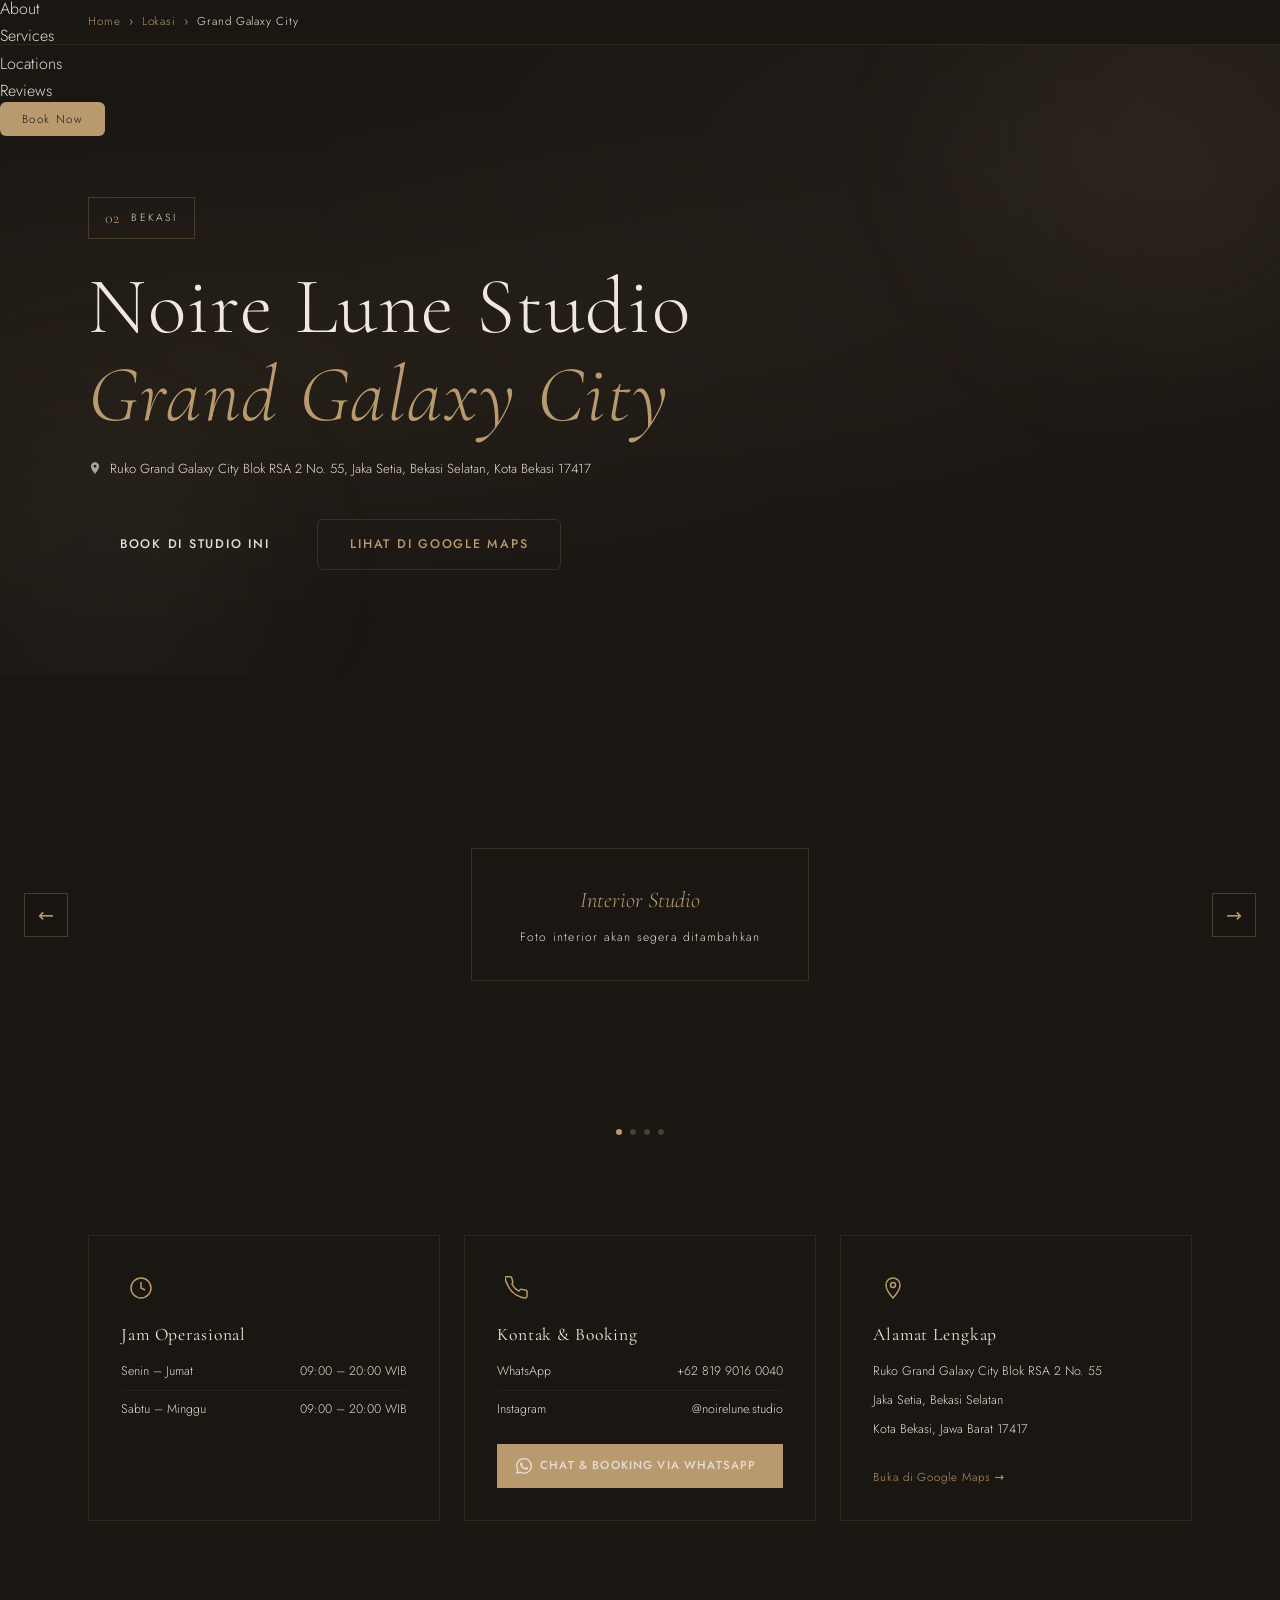
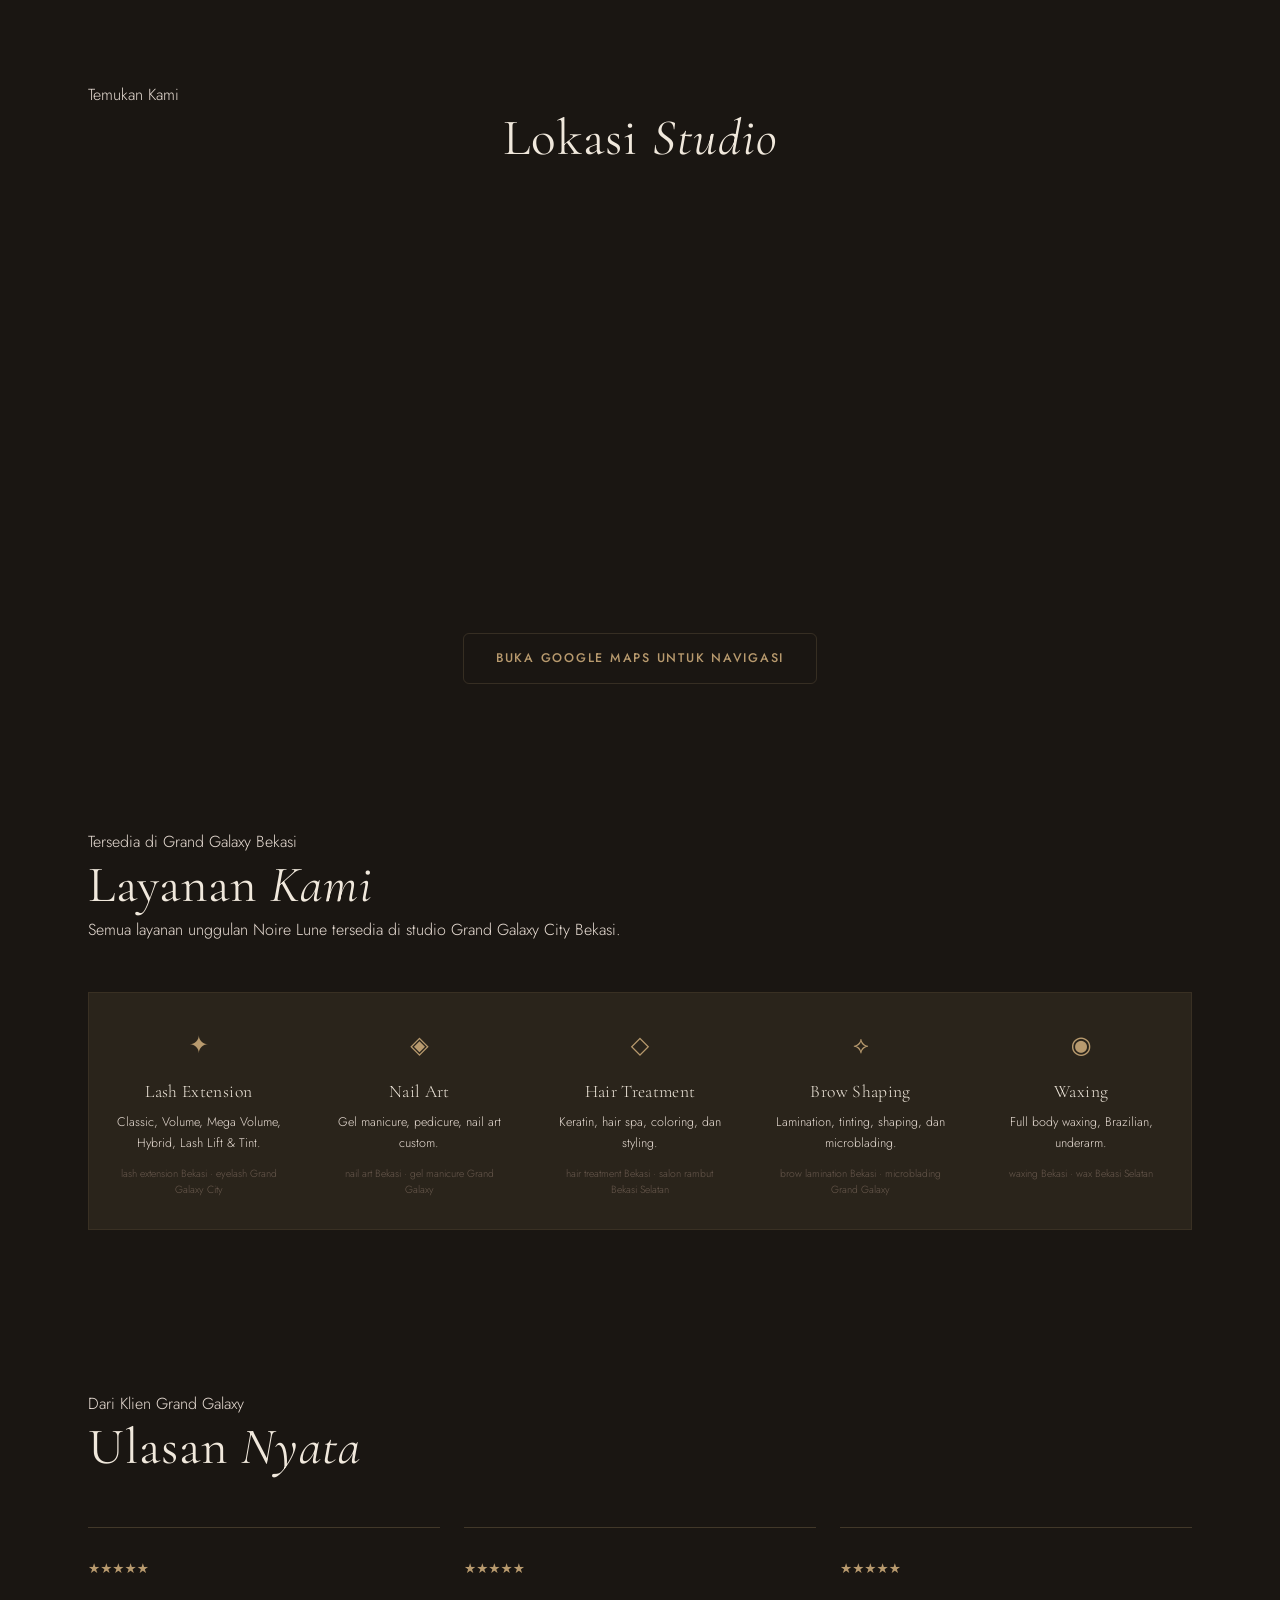
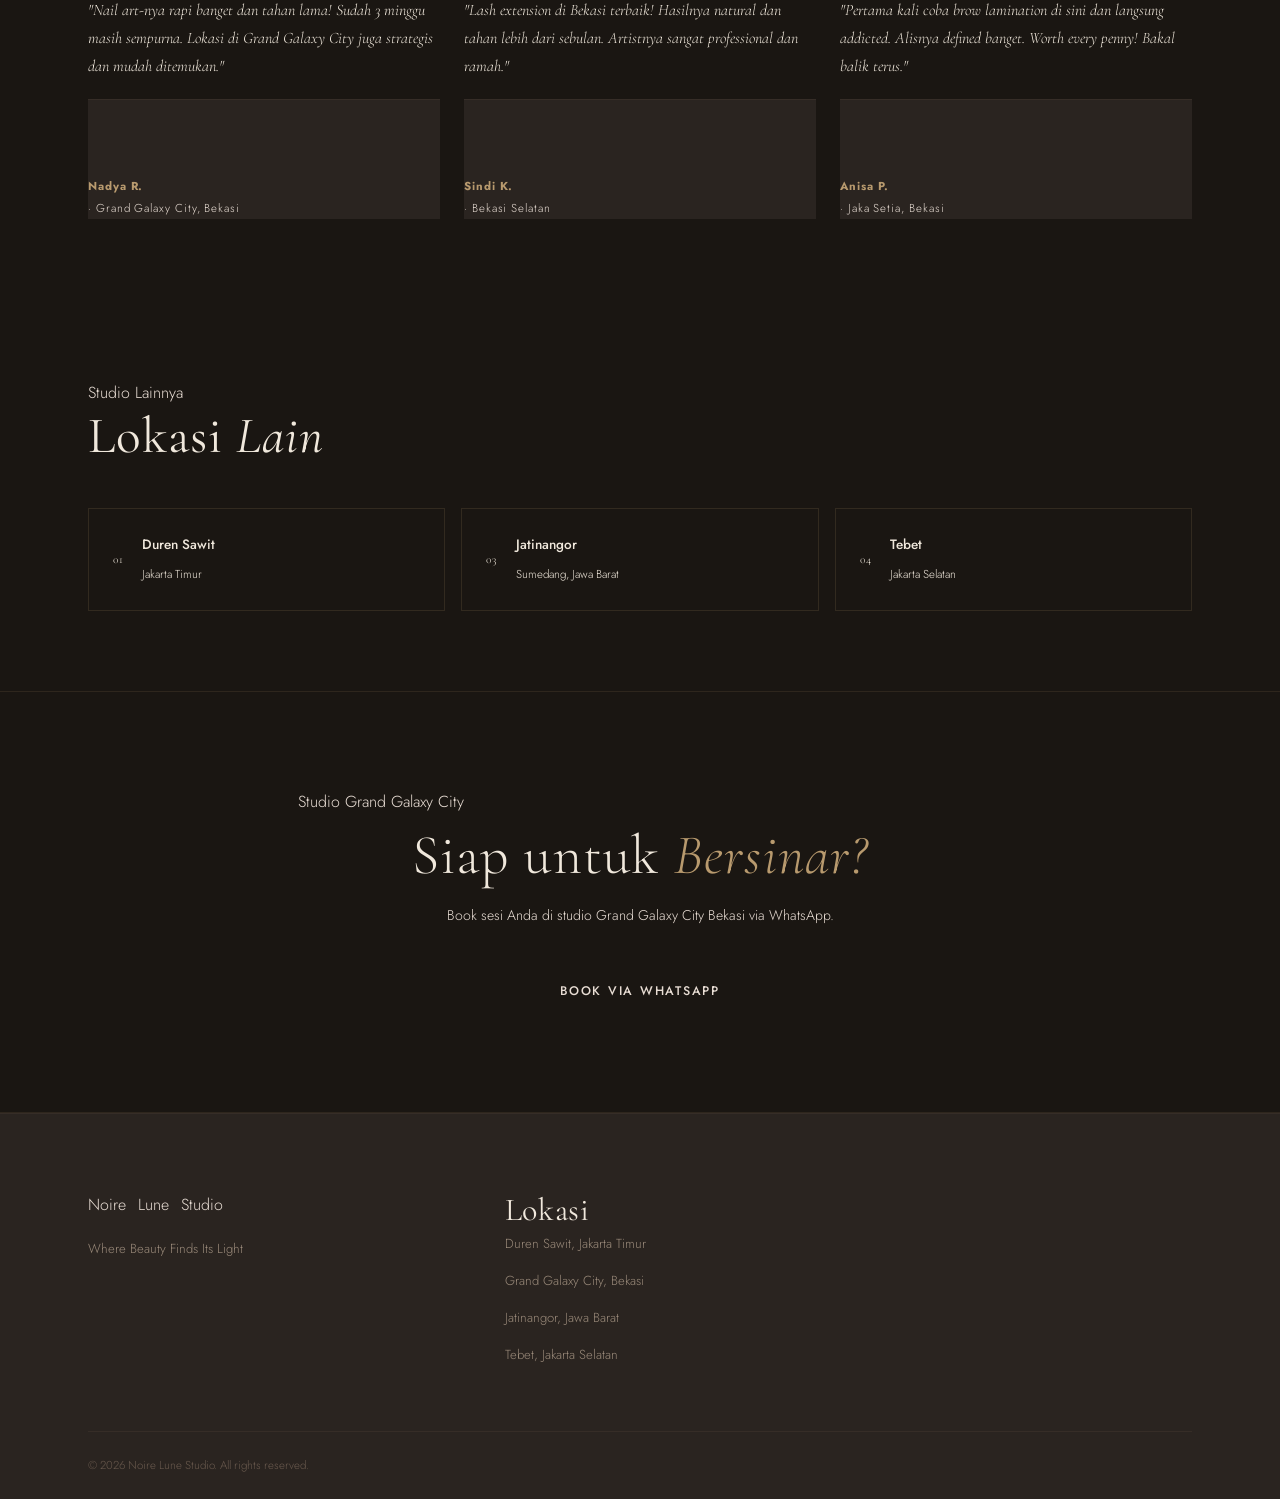
==== bekasi.html @ 7ee9e4c6 "Add 4 location pages with SEO, slideshow, and Google Maps" ====
<!DOCTYPE html>
<html lang="id">
<head>
  <meta charset="UTF-8">
  <meta name="viewport" content="width=device-width, initial-scale=1.0">
  <title>Noire Lune Studio Grand Galaxy City Bekasi — Lash, Nail, Brow & Wax Bekasi</title>
  <meta name="description" content="Noire Lune Studio Grand Galaxy City, Bekasi Selatan. Ruko Grand Galaxy City Blok RSA 2 No. 55, Jaka Setia. Layanan lash extension, nail art, brow lamination & waxing terbaik di Bekasi.">
  <meta name="keywords" content="lash extension Bekasi, nail art Grand Galaxy City, brow lamination Bekasi, salon kecantikan Bekasi Selatan, waxing Bekasi, Noire Lune Studio Bekasi, beauty salon Grand Galaxy, eyelash extension Bekasi">
  <meta name="robots" content="index, follow">
  <link rel="canonical" href="https://noirelunestudio.com/bekasi.html">
  <meta property="og:type" content="website">
  <meta property="og:url" content="https://noirelunestudio.com/bekasi.html">
  <meta property="og:title" content="Noire Lune Studio Grand Galaxy City — Beauty Salon Bekasi">
  <meta property="og:description" content="Lash extension, nail art, brow lamination & waxing di Grand Galaxy City, Bekasi Selatan.">
  <meta property="og:locale" content="id_ID">
  <meta property="og:site_name" content="Noire Lune Studio">
  <script type="application/ld+json">
  {
    "@context": "https://schema.org",
    "@type": "BeautySalon",
    "name": "Noire Lune Studio Grand Galaxy City Bekasi",
    "description": "Beauty salon premium di Grand Galaxy City, Bekasi Selatan. Spesialisasi lash extension, nail art, brow lamination, waxing, dan hair treatment.",
    "url": "https://noirelunestudio.com/bekasi.html",
    "telephone": "+6281990160040",
    "address": {
      "@type": "PostalAddress",
      "streetAddress": "Ruko Grand Galaxy City Blok RSA 2 No. 55, Jaka Setia",
      "addressLocality": "Bekasi Selatan",
      "addressRegion": "Kota Bekasi, Jawa Barat",
      "postalCode": "17417",
      "addressCountry": "ID"
    },
    "openingHours": "Mo-Su 09:00-20:00",
    "priceRange": "$$",
    "hasMap": "https://maps.app.goo.gl/kTf9TPoA1AHdMhz7A",
    "parentOrganization": { "@type": "Organization", "name": "Noire Lune Studio", "url": "https://noirelunestudio.com" },
    "areaServed": ["Bekasi", "Bekasi Selatan", "Grand Galaxy City", "Jaka Setia", "Bintara"],
    "knowsAbout": ["Lash Extension", "Nail Art", "Brow Lamination", "Waxing", "Hair Treatment"]
  }
  </script>
  <script type="application/ld+json">
  {
    "@context": "https://schema.org",
    "@type": "BreadcrumbList",
    "itemListElement": [
      { "@type": "ListItem", "position": 1, "name": "Home", "item": "https://noirelunestudio.com" },
      { "@type": "ListItem", "position": 2, "name": "Lokasi", "item": "https://noirelunestudio.com/#locations" },
      { "@type": "ListItem", "position": 3, "name": "Grand Galaxy City Bekasi", "item": "https://noirelunestudio.com/bekasi.html" }
    ]
  }
  </script>
  <link rel="preconnect" href="https://fonts.googleapis.com">
  <link rel="preconnect" href="https://fonts.gstatic.com" crossorigin>
  <link href="https://fonts.googleapis.com/css2?family=Cormorant+Garamond:ital,wght@0,300;0,400;0,500;1,300;1,400&family=Jost:wght@300;400;500&display=swap" rel="stylesheet">
  <link rel="stylesheet" href="style.css">
  <link rel="stylesheet" href="location.css">
</head>
<body>
  <nav class="navbar" id="navbar">
    <div class="nav-container">
      <a href="index.html" class="nav-logo"><span class="logo-noire">Noire</span><span class="logo-lune">Lune</span><span class="logo-studio">Studio</span></a>
      <button class="nav-toggle" id="navToggle" aria-label="Toggle menu" aria-expanded="false"><span></span><span></span><span></span></button>
      <ul class="nav-menu" id="navMenu">
        <li><a href="index.html#about" class="nav-link">About</a></li>
        <li><a href="index.html#services" class="nav-link">Services</a></li>
        <li><a href="index.html#locations" class="nav-link">Locations</a></li>
        <li><a href="index.html#testimonials" class="nav-link">Reviews</a></li>
        <li><a href="https://wa.me/6281990160040?text=Halo%20Noire%20Lune%2C%20saya%20ingin%20booking%20di%20Grand%20Galaxy%20Bekasi." class="nav-link nav-cta" target="_blank" rel="noopener">Book Now</a></li>
      </ul>
    </div>
  </nav>
  <div class="breadcrumb-bar"><div class="container"><nav aria-label="Breadcrumb"><ol class="breadcrumb"><li><a href="index.html">Home</a></li><li aria-hidden="true">›</li><li><a href="index.html#locations">Lokasi</a></li><li aria-hidden="true">›</li><li aria-current="page">Grand Galaxy City</li></ol></nav></div></div>
  <section class="loc-hero">
    <div class="loc-hero-bg"></div>
    <div class="loc-hero-orb loc-hero-orb--1"></div>
    <div class="loc-hero-orb loc-hero-orb--2"></div>
    <div class="container">
      <div class="loc-hero-content">
        <div class="loc-badge"><span class="loc-badge-num">02</span><span class="loc-badge-city">Bekasi</span></div>
        <h1 class="loc-hero-title">Noire Lune Studio<br><em>Grand Galaxy City</em></h1>
        <p class="loc-hero-address"><svg viewBox="0 0 24 24" fill="currentColor" width="14" height="14" aria-hidden="true"><path d="M12 2C8.13 2 5 5.13 5 9c0 5.25 7 13 7 13s7-7.75 7-13c0-3.87-3.13-7-7-7zm0 9.5c-1.38 0-2.5-1.12-2.5-2.5s1.12-2.5 2.5-2.5 2.5 1.12 2.5 2.5-1.12 2.5-2.5 2.5z"/></svg> Ruko Grand Galaxy City Blok RSA 2 No. 55, Jaka Setia, Bekasi Selatan, Kota Bekasi 17417</p>
        <div class="loc-hero-actions">
          <a href="https://wa.me/6281990160040?text=Halo%20Noire%20Lune%2C%20saya%20ingin%20booking%20di%20Grand%20Galaxy%20Bekasi." class="btn btn-primary" target="_blank" rel="noopener">Book di Studio Ini</a>
          <a href="https://maps.app.goo.gl/kTf9TPoA1AHdMhz7A" class="btn btn-outline" target="_blank" rel="noopener">Lihat di Google Maps</a>
        </div>
      </div>
    </div>
  </section>
  <section class="loc-slideshow">
    <div class="slideshow-track" id="slideshowTrack-gg">
      <div class="slide slide--placeholder"><div class="slide-inner"><span class="slide-label">Interior Studio</span><p class="slide-hint">Foto interior akan segera ditambahkan</p></div></div>
      <div class="slide slide--placeholder"><div class="slide-inner"><span class="slide-label">Lash Treatment Area</span></div></div>
      <div class="slide slide--placeholder"><div class="slide-inner"><span class="slide-label">Nail Station</span></div></div>
      <div class="slide slide--placeholder"><div class="slide-inner"><span class="slide-label">Reception & Lounge</span></div></div>
    </div>
    <button class="slide-btn slide-btn--prev" onclick="slideMove('gg', -1)" aria-label="Previous">&#8592;</button>
    <button class="slide-btn slide-btn--next" onclick="slideMove('gg', 1)" aria-label="Next">&#8594;</button>
    <div class="slide-dots" id="slideDots-gg"></div>
  </section>
  <section class="loc-info">
    <div class="container">
      <div class="loc-info-grid">
        <div class="loc-info-card">
          <div class="loc-info-icon"><svg viewBox="0 0 24 24" fill="none" stroke="currentColor" stroke-width="1.5"><circle cx="12" cy="12" r="10"/><polyline points="12,6 12,12 16,14"/></svg></div>
          <h3 class="loc-info-title">Jam Operasional</h3>
          <div class="loc-info-rows">
            <div class="loc-info-row"><span>Senin – Jumat</span><span>09:00 – 20:00 WIB</span></div>
            <div class="loc-info-row"><span>Sabtu – Minggu</span><span>09:00 – 20:00 WIB</span></div>
          </div>
        </div>
        <div class="loc-info-card">
          <div class="loc-info-icon"><svg viewBox="0 0 24 24" fill="none" stroke="currentColor" stroke-width="1.5"><path d="M22 16.92v3a2 2 0 01-2.18 2 19.79 19.79 0 01-8.63-3.07A19.5 19.5 0 013.07 9.81a19.79 19.79 0 01-3.07-8.67A2 2 0 012 .84h3a2 2 0 012 1.72c.127.96.361 1.903.7 2.81a2 2 0 01-.45 2.11L6.91 8.18a16 16 0 006.91 6.91l1.27-1.27a2 2 0 012.11-.45c.907.339 1.85.573 2.81.7A2 2 0 0122 16.92z"/></svg></div>
          <h3 class="loc-info-title">Kontak & Booking</h3>
          <div class="loc-info-rows">
            <div class="loc-info-row"><span>WhatsApp</span><span>+62 819 9016 0040</span></div>
            <div class="loc-info-row"><span>Instagram</span><span>@noirelune.studio</span></div>
          </div>
          <a href="https://wa.me/6281990160040?text=Halo%20Noire%20Lune%2C%20saya%20ingin%20booking%20di%20Grand%20Galaxy%20Bekasi." class="loc-wa-btn" target="_blank" rel="noopener"><svg viewBox="0 0 24 24" fill="currentColor" width="16" height="16"><path d="M17.472 14.382c-.297-.149-1.758-.867-2.03-.967-.273-.099-.471-.148-.67.15-.197.297-.767.966-.94 1.164-.173.199-.347.223-.644.075-.297-.15-1.255-.463-2.39-1.475-.883-.788-1.48-1.761-1.653-2.059-.173-.297-.018-.458.13-.606.134-.133.298-.347.446-.52.149-.174.198-.298.298-.497.099-.198.05-.371-.025-.52-.075-.149-.669-1.612-.916-2.207-.242-.579-.487-.5-.669-.51-.173-.008-.371-.01-.57-.01-.198 0-.52.074-.792.372-.272.297-1.04 1.016-1.04 2.479 0 1.462 1.065 2.875 1.213 3.074.149.198 2.096 3.2 5.077 4.487.709.306 1.262.489 1.694.625.712.227 1.36.195 1.871.118.571-.085 1.758-.719 2.006-1.413.248-.694.248-1.289.173-1.413-.074-.124-.272-.198-.57-.347m-5.421 7.403h-.004a9.87 9.87 0 01-5.031-1.378l-.361-.214-3.741.982.998-3.648-.235-.374a9.86 9.86 0 01-1.51-5.26c.001-5.45 4.436-9.884 9.888-9.884 2.64 0 5.122 1.03 6.988 2.898a9.825 9.825 0 012.893 6.994c-.003 5.45-4.437 9.884-9.885 9.884m8.413-18.297A11.815 11.815 0 0012.05 0C5.495 0 .16 5.335.157 11.892c0 2.096.547 4.142 1.588 5.945L.057 24l6.305-1.654a11.882 11.882 0 005.683 1.448h.005c6.554 0 11.89-5.335 11.893-11.893a11.821 11.821 0 00-3.48-8.413z"/></svg> Chat & Booking via WhatsApp</a>
        </div>
        <div class="loc-info-card">
          <div class="loc-info-icon"><svg viewBox="0 0 24 24" fill="none" stroke="currentColor" stroke-width="1.5"><path d="M12 2C8.13 2 5 5.13 5 9c0 5.25 7 13 7 13s7-7.75 7-13c0-3.87-3.13-7-7-7zm0 9.5c-1.38 0-2.5-1.12-2.5-2.5s1.12-2.5 2.5-2.5 2.5 1.12 2.5 2.5-1.12 2.5-2.5 2.5z"/></svg></div>
          <h3 class="loc-info-title">Alamat Lengkap</h3>
          <div class="loc-info-rows">
            <div class="loc-info-row--full">Ruko Grand Galaxy City Blok RSA 2 No. 55</div>
            <div class="loc-info-row--full">Jaka Setia, Bekasi Selatan</div>
            <div class="loc-info-row--full">Kota Bekasi, Jawa Barat 17417</div>
          </div>
          <a href="https://maps.app.goo.gl/kTf9TPoA1AHdMhz7A" class="loc-maps-btn" target="_blank" rel="noopener">Buka di Google Maps →</a>
        </div>
      </div>
    </div>
  </section>
  <section class="loc-maps-section">
    <div class="container"><p class="section-eyebrow">Temukan Kami</p><h2 class="section-title loc-maps-title">Lokasi <em>Studio</em></h2></div>
    <div class="loc-maps-embed">
      <iframe src="https://www.google.com/maps/embed?pb=!1m18!1m12!1m3!1d3966.0!2d106.9800!3d-6.2600!2m3!1f0!2f0!3f0!3m2!1i1024!2i768!4f13.1!3m3!1m2!1s0x0%3A0x0!2zNsKwMTUnMzYuMCJTIDEwNsKwNTgnNDguMCJF!5e0!3m2!1sid!2sid!4v1620000000001!5m2!1sid!2sid" width="100%" height="400" style="border:0;" allowfullscreen loading="lazy" referrerpolicy="no-referrer-when-downgrade" title="Peta lokasi Noire Lune Studio Grand Galaxy City Bekasi"></iframe>
    </div>
    <div class="container" style="text-align:center; padding-top: 1.5rem;"><a href="https://maps.app.goo.gl/kTf9TPoA1AHdMhz7A" class="btn btn-outline" target="_blank" rel="noopener">Buka Google Maps untuk Navigasi</a></div>
  </section>
  <section class="loc-services">
    <div class="container">
      <div class="section-header">
        <p class="section-eyebrow">Tersedia di Grand Galaxy Bekasi</p>
        <h2 class="section-title">Layanan <em>Kami</em></h2>
        <p class="section-desc">Semua layanan unggulan Noire Lune tersedia di studio Grand Galaxy City Bekasi.</p>
      </div>
      <div class="loc-services-grid">
        <div class="loc-service-item"><span class="loc-service-icon">✦</span><h3>Lash Extension</h3><p>Classic, Volume, Mega Volume, Hybrid, Lash Lift & Tint.</p><p class="loc-service-kw">lash extension Bekasi · eyelash Grand Galaxy City</p></div>
        <div class="loc-service-item"><span class="loc-service-icon">◈</span><h3>Nail Art</h3><p>Gel manicure, pedicure, nail art custom.</p><p class="loc-service-kw">nail art Bekasi · gel manicure Grand Galaxy</p></div>
        <div class="loc-service-item"><span class="loc-service-icon">◇</span><h3>Hair Treatment</h3><p>Keratin, hair spa, coloring, dan styling.</p><p class="loc-service-kw">hair treatment Bekasi · salon rambut Bekasi Selatan</p></div>
        <div class="loc-service-item"><span class="loc-service-icon">⟡</span><h3>Brow Shaping</h3><p>Lamination, tinting, shaping, dan microblading.</p><p class="loc-service-kw">brow lamination Bekasi · microblading Grand Galaxy</p></div>
        <div class="loc-service-item"><span class="loc-service-icon">◉</span><h3>Waxing</h3><p>Full body waxing, Brazilian, underarm.</p><p class="loc-service-kw">waxing Bekasi · wax Bekasi Selatan</p></div>
      </div>
    </div>
  </section>
  <section class="loc-testi">
    <div class="container">
      <p class="section-eyebrow">Dari Klien Grand Galaxy</p>
      <h2 class="section-title">Ulasan <em>Nyata</em></h2>
      <div class="loc-testi-grid">
        <blockquote class="loc-testi-card"><div class="testi-stars">★★★★★</div><p>"Nail art-nya rapi banget dan tahan lama! Sudah 3 minggu masih sempurna. Lokasi di Grand Galaxy City juga strategis dan mudah ditemukan."</p><footer><strong>Nadya R.</strong> · Grand Galaxy City, Bekasi</footer></blockquote>
        <blockquote class="loc-testi-card"><div class="testi-stars">★★★★★</div><p>"Lash extension di Bekasi terbaik! Hasilnya natural dan tahan lebih dari sebulan. Artistnya sangat professional dan ramah."</p><footer><strong>Sindi K.</strong> · Bekasi Selatan</footer></blockquote>
        <blockquote class="loc-testi-card"><div class="testi-stars">★★★★★</div><p>"Pertama kali coba brow lamination di sini dan langsung addicted. Alisnya defined banget. Worth every penny! Bakal balik terus."</p><footer><strong>Anisa P.</strong> · Jaka Setia, Bekasi</footer></blockquote>
      </div>
    </div>
  </section>
  <section class="loc-other">
    <div class="container">
      <p class="section-eyebrow">Studio Lainnya</p>
      <h2 class="section-title">Lokasi <em>Lain</em></h2>
      <div class="loc-other-grid">
        <a href="duren-sawit.html" class="loc-other-card"><span class="loc-other-num">01</span><div><strong>Duren Sawit</strong><span>Jakarta Timur</span></div><span class="loc-other-arrow">→</span></a>
        <a href="jatinangor.html" class="loc-other-card"><span class="loc-other-num">03</span><div><strong>Jatinangor</strong><span>Sumedang, Jawa Barat</span></div><span class="loc-other-arrow">→</span></a>
        <a href="tebet.html" class="loc-other-card"><span class="loc-other-num">04</span><div><strong>Tebet</strong><span>Jakarta Selatan</span></div><span class="loc-other-arrow">→</span></a>
      </div>
    </div>
  </section>
  <section class="loc-cta">
    <div class="container">
      <p class="section-eyebrow">Studio Grand Galaxy City</p>
      <h2 class="loc-cta-title">Siap untuk <em>Bersinar?</em></h2>
      <p class="loc-cta-desc">Book sesi Anda di studio Grand Galaxy City Bekasi via WhatsApp.</p>
      <a href="https://wa.me/6281990160040?text=Halo%20Noire%20Lune%2C%20saya%20ingin%20booking%20di%20studio%20Grand%20Galaxy%20Bekasi." class="btn btn-primary btn-large" target="_blank" rel="noopener">Book via WhatsApp</a>
    </div>
  </section>
  <footer class="footer"><div class="container"><div class="footer-grid"><div class="footer-brand"><a href="index.html" class="nav-logo footer-logo"><span class="logo-noire">Noire</span><span class="logo-lune">Lune</span><span class="logo-studio">Studio</span></a><p class="footer-tagline">Where Beauty Finds Its Light</p></div><div class="footer-col"><h3 class="footer-heading">Lokasi</h3><ul class="footer-links"><li><a href="duren-sawit.html">Duren Sawit, Jakarta Timur</a></li><li><a href="bekasi.html">Grand Galaxy City, Bekasi</a></li><li><a href="jatinangor.html">Jatinangor, Jawa Barat</a></li><li><a href="tebet.html">Tebet, Jakarta Selatan</a></li></ul></div></div><div class="footer-bottom"><p>© 2026 Noire Lune Studio. All rights reserved.</p></div></div></footer>
  <script src="script.js"></script>
  <script src="location.js"></script>
</body>
</html>
---- style.css ----
/* ==========================================================
   Noire Lune Studio — Shared Stylesheet
   Dark luxury beauty salon | noirelunestudio.com
   ========================================================== */

/* ---------- Google Fonts ---------- */
@import url('https://fonts.googleapis.com/css2?family=Cormorant+Garamond:ital,wght@0,300;0,400;0,500;0,600;0,700;1,300;1,400;1,500&family=Jost:wght@300;400;500;600&display=swap');

/* ---------- Design Tokens ---------- */
:root {
  --bg:           #1a1612;
  --bg-surface:   #211e1a;
  --bg-elevated:  #2a2420;
  --bg-card:      #241f1b;
  --gold:         #b89a6e;
  --gold-light:   #d4b896;
  --gold-dark:    #8a7050;
  --cream:        #f0e8dc;
  --rose:         #c9a99a;
  --rose-dark:    #a0847a;
  --text:         #e8ddd4;
  --text-muted:   #9a8a7a;
  --text-faint:   #6a5a4e;
  --border:       rgba(184, 154, 110, 0.18);
  --border-faint: rgba(184, 154, 110, 0.08);
  --shadow:       0 8px 48px rgba(0, 0, 0, 0.55);
  --shadow-sm:    0 2px 16px rgba(0, 0, 0, 0.35);
  --font-heading: 'Cormorant Garamond', Georgia, serif;
  --font-body:    'Jost', system-ui, sans-serif;
  --ease:         cubic-bezier(0.4, 0, 0.2, 1);
  --radius:       6px;
  --radius-lg:    12px;
  --nav-h:        72px;
  --max-w:        1200px;
}

/* ---------- Reset ---------- */
*, *::before, *::after { box-sizing: border-box; margin: 0; padding: 0; }
html { scroll-behavior: smooth; font-size: 16px; -webkit-text-size-adjust: 100%; }
body {
  background: var(--bg);
  color: var(--text);
  font-family: var(--font-body);
  font-weight: 300;
  line-height: 1.7;
  overflow-x: hidden;
}
img, video { display: block; max-width: 100%; height: auto; }
a { color: inherit; text-decoration: none; }
ul { list-style: none; }
button { cursor: pointer; border: none; background: none; font-family: inherit; }
input, textarea { font-family: inherit; }
::selection { background: var(--gold); color: var(--bg); }

/* ---------- Typography ---------- */
h1, h2, h3, h4, h5 {
  font-family: var(--font-heading);
  font-weight: 400;
  line-height: 1.2;
  color: var(--cream);
  letter-spacing: 0.02em;
}
h1 { font-size: clamp(2.8rem, 6vw, 5rem); }
h2 { font-size: clamp(2rem, 4vw, 3.2rem); }
h3 { font-size: clamp(1.5rem, 2.5vw, 2rem); }
h4 { font-size: 1.25rem; }
p { max-width: 65ch; }

/* ---------- Utility ---------- */
.container {
  width: 100%;
  max-width: var(--max-w);
  margin-inline: auto;
  padding-inline: clamp(1rem, 5vw, 3rem);
}
.section {
  padding-block: clamp(5rem, 10vw, 9rem);
}
.section-label {
  display: inline-block;
  font-family: var(--font-body);
  font-size: 0.68rem;
  font-weight: 500;
  letter-spacing: 0.22em;
  text-transform: uppercase;
  color: var(--gold);
  margin-bottom: 1rem;
}
.section-heading {
  margin-bottom: 1.25rem;
}
.section-sub {
  font-size: 1.05rem;
  color: var(--text-muted);
  max-width: 52ch;
  font-weight: 300;
}
.divider {
  width: 48px;
  height: 1px;
  background: var(--gold);
  margin-block: 1.5rem;
  opacity: 0.7;
}
.gold { color: var(--gold); }
.cream { color: var(--cream); }
.rose  { color: var(--rose); }

/* Gold button */
.btn {
  display: inline-flex;
  align-items: center;
  gap: 0.5rem;
  padding: 0.85rem 2rem;
  font-family: var(--font-body);
  font-size: 0.78rem;
  font-weight: 500;
  letter-spacing: 0.14em;
  text-transform: uppercase;
  border-radius: var(--radius);
  transition: all 0.28s var(--ease);
  white-space: nowrap;
}
.btn-gold {
  background: var(--gold);
  color: var(--bg);
  border: 1px solid var(--gold);
}
.btn-gold:hover {
  background: var(--gold-light);
  border-color: var(--gold-light);
  transform: translateY(-2px);
  box-shadow: 0 6px 24px rgba(184,154,110,0.35);
}
.btn-outline {
  background: transparent;
  color: var(--gold);
  border: 1px solid var(--border);
}
.btn-outline:hover {
  border-color: var(--gold);
  background: rgba(184,154,110,0.08);
  transform: translateY(-2px);
}
.btn svg, .btn img { width: 18px; height: 18px; flex-shrink: 0; }

/* Scroll reveal */
.reveal {
  opacity: 0;
  transform: translateY(28px);
  transition: opacity 0.7s var(--ease), transform 0.7s var(--ease);
}
.reveal.visible {
  opacity: 1;
  transform: translateY(0);
}
.reveal-delay-1 { transition-delay: 0.1s; }
.reveal-delay-2 { transition-delay: 0.2s; }
.reveal-delay-3 { transition-delay: 0.3s; }
.reveal-delay-4 { transition-delay: 0.4s; }

/* =====================================================
   COOKIE CONSENT BANNER
   ===================================================== */
#cookie-banner {
  position: fixed;
  bottom: 0;
  left: 0;
  right: 0;
  z-index: 9999;
  background: var(--bg-elevated);
  border-top: 1px solid var(--border);
  padding: 1.25rem clamp(1rem, 5vw, 3rem);
  display: flex;
  align-items: center;
  justify-content: space-between;
  gap: 1.5rem;
  flex-wrap: wrap;
  backdrop-filter: blur(12px);
  box-shadow: 0 -4px 32px rgba(0,0,0,0.4);
  transition: transform 0.4s var(--ease);
}
#cookie-banner.hidden {
  transform: translateY(110%);
}
#cookie-banner p {
  font-size: 0.82rem;
  color: var(--text-muted);
  max-width: 56ch;
  margin: 0;
}
#cookie-banner p a {
  color: var(--gold);
  text-decoration: underline;
  text-underline-offset: 3px;
}
.cookie-actions {
  display: flex;
  gap: 0.75rem;
  flex-shrink: 0;
}
#cookie-accept {
  padding: 0.6rem 1.5rem;
  font-size: 0.75rem;
  font-family: var(--font-body);
  font-weight: 500;
  letter-spacing: 0.1em;
  text-transform: uppercase;
  background: var(--gold);
  color: var(--bg);
  border-radius: var(--radius);
  border: none;
  cursor: pointer;
  transition: background 0.2s;
}
#cookie-accept:hover { background: var(--gold-light); }
#cookie-decline {
  padding: 0.6rem 1.25rem;
  font-size: 0.75rem;
  font-family: var(--font-body);
  font-weight: 400;
  letter-spacing: 0.1em;
  text-transform: uppercase;
  background: transparent;
  color: var(--text-muted);
  border-radius: var(--radius);
  border: 1px solid var(--border-faint);
  cursor: pointer;
  transition: color 0.2s;
}
#cookie-decline:hover { color: var(--cream); }

/* =====================================================
   NAVBAR
   ===================================================== */
.navbar {
  position: fixed;
  top: 0;
  left: 0;
  right: 0;
  z-index: 1000;
  height: var(--nav-h);
  display: flex;
  align-items: center;
  transition: background 0.35s var(--ease), box-shadow 0.35s var(--ease);
}
.navbar.scrolled {
  background: rgba(26, 22, 18, 0.97);
  backdrop-filter: blur(16px);
  box-shadow: 0 1px 0 var(--border-faint), 0 4px 32px rgba(0,0,0,0.5);
}
.nav-inner {
  display: flex;
  align-items: center;
  justify-content: space-between;
  width: 100%;
  max-width: var(--max-w);
  margin-inline: auto;
  padding-inline: clamp(1rem, 5vw, 3rem);
}
.nav-logo {
  display: flex;
  align-items: center;
  gap: 0.75rem;
  text-decoration: none;
  z-index: 1001;
}
.nav-logo-mark {
  width: 36px;
  height: 36px;
  border: 1px solid var(--gold);
  border-radius: 50%;
  display: flex;
  align-items: center;
  justify-content: center;
  flex-shrink: 0;
}
.nav-logo-mark span {
  font-family: var(--font-heading);
  font-size: 1.1rem;
  color: var(--gold);
  font-style: italic;
}
.nav-logo-text {
  display: flex;
  flex-direction: column;
  line-height: 1;
}
.nav-logo-text .brand {
  font-family: var(--font-heading);
  font-size: 1.1rem;
  font-weight: 400;
  color: var(--cream);
  letter-spacing: 0.06em;
}
.nav-logo-text .tagline-small {
  font-size: 0.58rem;
  letter-spacing: 0.22em;
  text-transform: uppercase;
  color: var(--gold);
  margin-top: 2px;
}
.nav-links {
  display: flex;
  align-items: center;
  gap: 2.25rem;
}
.nav-links a {
  font-size: 0.72rem;
  font-weight: 500;
  letter-spacing: 0.16em;
  text-transform: uppercase;
  color: var(--text-muted);
  transition: color 0.2s;
  position: relative;
}
.nav-links a::after {
  content: '';
  position: absolute;
  bottom: -3px;
  left: 0;
  right: 0;
  height: 1px;
  background: var(--gold);
  transform: scaleX(0);
  transform-origin: right;
  transition: transform 0.3s var(--ease);
}
.nav-links a:hover { color: var(--cream); }
.nav-links a:hover::after { transform: scaleX(1); transform-origin: left; }
.nav-cta {
  padding: 0.55rem 1.35rem !important;
  background: var(--gold) !important;
  color: var(--bg) !important;
  border-radius: var(--radius) !important;
  font-size: 0.72rem !important;
  letter-spacing: 0.14em !important;
  transition: background 0.2s !important;
}
.nav-cta:hover { background: var(--gold-light) !important; }
.nav-cta::after { display: none !important; }

/* Hamburger */
.nav-hamburger {
  display: none;
  flex-direction: column;
  gap: 5px;
  padding: 8px;
  z-index: 1001;
  background: none;
  border: none;
  cursor: pointer;
}
.nav-hamburger span {
  display: block;
  width: 24px;
  height: 1.5px;
  background: var(--cream);
  border-radius: 2px;
  transition: all 0.3s var(--ease);
  transform-origin: center;
}
.nav-hamburger.open span:nth-child(1) { transform: translateY(6.5px) rotate(45deg); }
.nav-hamburger.open span:nth-child(2) { opacity: 0; transform: scaleX(0); }
.nav-hamburger.open span:nth-child(3) { transform: translateY(-6.5px) rotate(-45deg); }

/* Mobile nav overlay */
.nav-overlay {
  position: fixed;
  inset: 0;
  background: var(--bg);
  z-index: 999;
  display: flex;
  flex-direction: column;
  align-items: center;
  justify-content: center;
  gap: 2.5rem;
  padding: 2rem;
  transform: translateX(100%);
  transition: transform 0.4s var(--ease);
}
.nav-overlay.open {
  transform: translateX(0);
}
.nav-overlay a {
  font-family: var(--font-heading);
  font-size: 2.2rem;
  font-weight: 400;
  color: var(--cream);
  letter-spacing: 0.04em;
  text-align: center;
  transition: color 0.2s;
}
.nav-overlay a:hover { color: var(--gold); }
.nav-overlay .mobile-cta {
  margin-top: 1rem;
  font-family: var(--font-body);
  font-size: 0.78rem;
  font-weight: 500;
  letter-spacing: 0.14em;
  text-transform: uppercase;
  padding: 1rem 2.5rem;
  background: var(--gold);
  color: var(--bg);
  border-radius: var(--radius);
}

/* =====================================================
   HERO
   ===================================================== */
.hero {
  position: relative;
  min-height: 100svh;
  display: flex;
  align-items: center;
  justify-content: center;
  overflow: hidden;
  background: var(--bg);
}
.hero-bg {
  position: absolute;
  inset: 0;
  background:
    radial-gradient(ellipse 80% 60% at 50% 40%, rgba(184,154,110,0.07) 0%, transparent 70%),
    radial-gradient(ellipse 50% 40% at 80% 80%, rgba(201,169,154,0.05) 0%, transparent 60%),
    var(--bg);
}
.hero-grain {
  position: absolute;
  inset: 0;
  background-image: url("data:image/svg+xml,%3Csvg viewBox='0 0 200 200' xmlns='http://www.w3.org/2000/svg'%3E%3Cfilter id='n'%3E%3CfeTurbulence type='fractalNoise' baseFrequency='0.85' numOctaves='4' stitchTiles='stitch'/%3E%3C/filter%3E%3Crect width='100%25' height='100%25' filter='url(%23n)' opacity='0.04'/%3E%3C/svg%3E");
  background-size: 200px;
  opacity: 0.4;
  pointer-events: none;
}
.hero-content {
  position: relative;
  z-index: 1;
  text-align: center;
  padding-inline: clamp(1rem, 5vw, 3rem);
  max-width: 900px;
}
.hero-eyebrow {
  font-size: 0.68rem;
  font-weight: 500;
  letter-spacing: 0.3em;
  text-transform: uppercase;
  color: var(--gold);
  margin-bottom: 1.5rem;
  animation: fadeInUp 1s var(--ease) 0.2s both;
}
.hero-title {
  font-size: clamp(3rem, 7vw, 5.5rem);
  font-weight: 300;
  color: var(--cream);
  line-height: 1.1;
  letter-spacing: 0.01em;
  animation: fadeInUp 1s var(--ease) 0.4s both;
  font-style: italic;
}
.hero-title em {
  font-style: normal;
  color: var(--gold);
}
.hero-sub {
  margin: 1.75rem auto;
  font-size: clamp(0.95rem, 1.5vw, 1.1rem);
  color: var(--text-muted);
  max-width: 46ch;
  font-weight: 300;
  animation: fadeInUp 1s var(--ease) 0.6s both;
}
.hero-actions {
  display: flex;
  align-items: center;
  justify-content: center;
  gap: 1rem;
  flex-wrap: wrap;
  animation: fadeInUp 1s var(--ease) 0.8s both;
}
.hero-scroll {
  position: absolute;
  bottom: 2.5rem;
  left: 50%;
  transform: translateX(-50%);
  display: flex;
  flex-direction: column;
  align-items: center;
  gap: 0.5rem;
  color: var(--text-faint);
  font-size: 0.62rem;
  letter-spacing: 0.2em;
  text-transform: uppercase;
  animation: fadeIn 1s var(--ease) 1.4s both;
}
.hero-scroll-line {
  width: 1px;
  height: 48px;
  background: linear-gradient(to bottom, var(--gold), transparent);
  animation: scrollPulse 2s ease-in-out infinite;
}

/* =====================================================
   ABOUT
   ===================================================== */
.about {
  background: var(--bg-surface);
}
.about-grid {
  display: grid;
  grid-template-columns: 1fr 1fr;
  gap: clamp(3rem, 6vw, 6rem);
  align-items: center;
}
.about-visual {
  position: relative;
}
.about-frame {
  position: relative;
  border-radius: var(--radius-lg);
  overflow: hidden;
  background: var(--bg-elevated);
  aspect-ratio: 4/5;
  display: flex;
  align-items: center;
  justify-content: center;
}
.about-frame-inner {
  width: 100%;
  height: 100%;
  background:
    radial-gradient(ellipse 70% 60% at 40% 45%, rgba(184,154,110,0.12) 0%, transparent 65%),
    radial-gradient(ellipse 50% 50% at 70% 70%, rgba(201,169,154,0.08) 0%, transparent 55%),
    var(--bg-elevated);
  display: flex;
  align-items: center;
  justify-content: center;
}
.about-monogram {
  font-family: var(--font-heading);
  font-size: 7rem;
  font-weight: 300;
  color: var(--gold);
  opacity: 0.25;
  font-style: italic;
  user-select: none;
}
.about-badge {
  position: absolute;
  bottom: -1.5rem;
  right: -1.5rem;
  width: 100px;
  height: 100px;
  background: var(--gold);
  border-radius: 50%;
  display: flex;
  flex-direction: column;
  align-items: center;
  justify-content: center;
  text-align: center;
  color: var(--bg);
  line-height: 1.2;
  box-shadow: 0 8px 32px rgba(184,154,110,0.4);
}
.about-badge .num {
  font-family: var(--font-heading);
  font-size: 1.8rem;
  font-weight: 600;
  line-height: 1;
}
.about-badge .lbl {
  font-size: 0.55rem;
  font-weight: 600;
  letter-spacing: 0.1em;
  text-transform: uppercase;
  margin-top: 2px;
}
.about-text .section-sub {
  margin-bottom: 2rem;
}
.about-pillars {
  display: grid;
  grid-template-columns: 1fr 1fr;
  gap: 1rem;
  margin-top: 2.5rem;
}
.pillar {
  padding: 1.25rem;
  background: var(--bg-elevated);
  border-radius: var(--radius);
  border: 1px solid var(--border-faint);
  transition: border-color 0.2s;
}
.pillar:hover { border-color: var(--border); }
.pillar-icon {
  font-size: 1.25rem;
  margin-bottom: 0.5rem;
}
.pillar h4 {
  font-family: var(--font-heading);
  font-size: 1.05rem;
  color: var(--cream);
  margin-bottom: 0.25rem;
}
.pillar p {
  font-size: 0.8rem;
  color: var(--text-muted);
  max-width: 100%;
}

/* =====================================================
   SERVICES
   ===================================================== */
.services {
  background: var(--bg);
}
.services-header {
  text-align: center;
  margin-bottom: clamp(3rem, 5vw, 4.5rem);
}
.services-header .divider { margin-inline: auto; }
.services-grid {
  display: grid;
  grid-template-columns: repeat(5, 1fr);
  gap: 1.25rem;
}
.service-card {
  background: var(--bg-card);
  border: 1px solid var(--border-faint);
  border-radius: var(--radius-lg);
  padding: 2.25rem 1.5rem;
  text-align: center;
  transition: all 0.32s var(--ease);
  cursor: default;
  position: relative;
  overflow: hidden;
}
.service-card::before {
  content: '';
  position: absolute;
  top: 0;
  left: 0;
  right: 0;
  height: 2px;
  background: linear-gradient(90deg, transparent, var(--gold), transparent);
  opacity: 0;
  transition: opacity 0.3s;
}
.service-card:hover {
  border-color: var(--border);
  transform: translateY(-6px);
  box-shadow: 0 16px 48px rgba(0,0,0,0.45);
}
.service-card:hover::before { opacity: 1; }
.service-icon {
  width: 56px;
  height: 56px;
  border-radius: 50%;
  background: var(--bg-elevated);
  border: 1px solid var(--border);
  display: flex;
  align-items: center;
  justify-content: center;
  margin: 0 auto 1.25rem;
  font-size: 1.5rem;
  transition: border-color 0.3s, background 0.3s;
}
.service-card:hover .service-icon {
  background: rgba(184,154,110,0.1);
  border-color: var(--gold);
}
.service-card h3 {
  font-family: var(--font-heading);
  font-size: 1.35rem;
  font-weight: 400;
  color: var(--cream);
  margin-bottom: 0.6rem;
  letter-spacing: 0.04em;
}
.service-card p {
  font-size: 0.8rem;
  color: var(--text-muted);
  max-width: 100%;
  line-height: 1.6;
}
.service-tag {
  display: inline-block;
  margin-top: 1rem;
  font-size: 0.62rem;
  font-weight: 500;
  letter-spacing: 0.14em;
  text-transform: uppercase;
  color: var(--gold);
  opacity: 0.7;
}

/* =====================================================
   LOCATIONS
   ===================================================== */
.locations {
  background: var(--bg-surface);
}
.locations-header {
  text-align: center;
  margin-bottom: clamp(3rem, 5vw, 4.5rem);
}
.locations-header .divider { margin-inline: auto; }
.locations-grid {
  display: grid;
  grid-template-columns: repeat(4, 1fr);
  gap: 1.5rem;
}
.location-card {
  position: relative;
  background: var(--bg-card);
  border: 1px solid var(--border-faint);
  border-radius: var(--radius-lg);
  overflow: hidden;
  transition: all 0.35s var(--ease);
  text-decoration: none;
  display: block;
}
.location-card:hover {
  border-color: var(--gold);
  transform: translateY(-8px);
  box-shadow: 0 20px 56px rgba(0,0,0,0.5);
}
.location-card-bg {
  height: 180px;
  background:
    radial-gradient(ellipse 80% 70% at 50% 50%, rgba(184,154,110,0.1) 0%, transparent 70%),
    var(--bg-elevated);
  display: flex;
  align-items: center;
  justify-content: center;
  font-size: 2.5rem;
  font-family: var(--font-heading);
  font-style: italic;
  color: var(--gold);
  opacity: 0.5;
  font-weight: 300;
  transition: opacity 0.3s;
  position: relative;
}
.location-card:hover .location-card-bg { opacity: 0.85; }
.location-card-body {
  padding: 1.5rem;
}
.location-badge {
  display: inline-block;
  font-size: 0.6rem;
  font-weight: 500;
  letter-spacing: 0.16em;
  text-transform: uppercase;
  color: var(--gold);
  background: rgba(184,154,110,0.1);
  border: 1px solid rgba(184,154,110,0.2);
  border-radius: 30px;
  padding: 0.25rem 0.75rem;
  margin-bottom: 0.75rem;
}
.location-card h3 {
  font-family: var(--font-heading);
  font-size: 1.4rem;
  color: var(--cream);
  margin-bottom: 0.25rem;
  letter-spacing: 0.03em;
}
.location-card .region {
  font-size: 0.78rem;
  color: var(--text-muted);
  margin-bottom: 1rem;
  max-width: 100%;
}
.location-arrow {
  display: flex;
  align-items: center;
  gap: 0.4rem;
  font-size: 0.7rem;
  font-weight: 500;
  letter-spacing: 0.12em;
  text-transform: uppercase;
  color: var(--gold);
  opacity: 0;
  transform: translateX(-8px);
  transition: opacity 0.3s, transform 0.3s;
}
.location-card:hover .location-arrow {
  opacity: 1;
  transform: translateX(0);
}
.location-arrow svg {
  width: 14px;
  height: 14px;
}

/* =====================================================
   TESTIMONIALS
   ===================================================== */
.testimonials {
  background: var(--bg);
  overflow: hidden;
}
.testimonials-header {
  text-align: center;
  margin-bottom: clamp(3rem, 5vw, 4.5rem);
}
.testimonials-header .divider { margin-inline: auto; }
.testimonial-track-wrap {
  position: relative;
  overflow: hidden;
}
.testimonial-track {
  display: flex;
  transition: transform 0.6s var(--ease);
}
.testimonial-slide {
  flex: 0 0 100%;
  padding-inline: clamp(1rem, 10vw, 8rem);
  text-align: center;
}
.stars {
  display: flex;
  justify-content: center;
  gap: 4px;
  margin-bottom: 1.5rem;
  font-size: 0.9rem;
  color: var(--gold);
}
.testimonial-quote {
  font-family: var(--font-heading);
  font-size: clamp(1.3rem, 2.5vw, 1.8rem);
  font-weight: 400;
  font-style: italic;
  color: var(--cream);
  line-height: 1.5;
  margin-bottom: 2rem;
  max-width: 70ch;
  margin-inline: auto;
}
.testimonial-author {
  display: flex;
  flex-direction: column;
  align-items: center;
  gap: 0.25rem;
}
.testimonial-name {
  font-size: 0.82rem;
  font-weight: 500;
  letter-spacing: 0.1em;
  text-transform: uppercase;
  color: var(--cream);
}
.testimonial-loc {
  font-size: 0.72rem;
  color: var(--text-muted);
}
.testimonial-controls {
  display: flex;
  align-items: center;
  justify-content: center;
  gap: 1rem;
  margin-top: 3rem;
}
.testimonial-btn {
  width: 44px;
  height: 44px;
  border-radius: 50%;
  border: 1px solid var(--border);
  background: transparent;
  color: var(--gold);
  display: flex;
  align-items: center;
  justify-content: center;
  transition: all 0.2s;
  cursor: pointer;
}
.testimonial-btn:hover {
  border-color: var(--gold);
  background: rgba(184,154,110,0.1);
}
.testimonial-btn svg { width: 16px; height: 16px; }
.testimonial-dots {
  display: flex;
  gap: 8px;
  align-items: center;
}
.testimonial-dot {
  width: 6px;
  height: 6px;
  border-radius: 50%;
  background: var(--text-faint);
  cursor: pointer;
  transition: all 0.3s;
  border: none;
  padding: 0;
}
.testimonial-dot.active {
  background: var(--gold);
  transform: scale(1.4);
}

/* =====================================================
   BOOKING CTA
   ===================================================== */
.booking-cta {
  background: var(--bg-surface);
  position: relative;
  overflow: hidden;
}
.booking-cta::before {
  content: '';
  position: absolute;
  inset: 0;
  background:
    radial-gradient(ellipse 70% 80% at 50% 50%, rgba(184,154,110,0.06) 0%, transparent 70%);
  pointer-events: none;
}
.booking-cta-inner {
  position: relative;
  text-align: center;
  max-width: 680px;
  margin-inline: auto;
}
.booking-cta .section-label { display: block; text-align: center; }
.booking-cta h2 { margin-bottom: 1rem; }
.booking-cta p {
  color: var(--text-muted);
  margin: 0 auto 2.5rem;
  max-width: 48ch;
}
.cta-actions {
  display: flex;
  justify-content: center;
  align-items: center;
  gap: 1rem;
  flex-wrap: wrap;
}
.wa-btn {
  display: inline-flex;
  align-items: center;
  gap: 0.6rem;
  padding: 1rem 2.25rem;
  background: #25D366;
  color: #fff;
  border-radius: var(--radius);
  font-size: 0.82rem;
  font-weight: 500;
  letter-spacing: 0.1em;
  text-transform: uppercase;
  transition: all 0.28s var(--ease);
  border: none;
  font-family: var(--font-body);
  text-decoration: none;
}
.wa-btn:hover {
  background: #1fb956;
  transform: translateY(-2px);
  box-shadow: 0 8px 28px rgba(37,211,102,0.3);
}
.wa-btn svg { width: 20px; height: 20px; flex-shrink: 0; }

/* =====================================================
   FOOTER
   ===================================================== */
footer {
  background: var(--bg-elevated);
  border-top: 1px solid var(--border-faint);
  padding-top: clamp(3rem, 6vw, 5rem);
}
.footer-grid {
  display: grid;
  grid-template-columns: 2fr 1fr 1fr 1.2fr;
  gap: clamp(2rem, 4vw, 4rem);
  padding-bottom: clamp(3rem, 5vw, 4rem);
}
.footer-brand .nav-logo {
  margin-bottom: 1.25rem;
  display: inline-flex;
}
.footer-brand p {
  font-size: 0.82rem;
  color: var(--text-muted);
  line-height: 1.75;
  max-width: 32ch;
}
.footer-social {
  display: flex;
  gap: 0.75rem;
  margin-top: 1.5rem;
}
.social-icon {
  width: 38px;
  height: 38px;
  border-radius: var(--radius);
  border: 1px solid var(--border);
  display: flex;
  align-items: center;
  justify-content: center;
  transition: all 0.2s;
  color: var(--text-muted);
}
.social-icon:hover {
  border-color: var(--gold);
  color: var(--gold);
  background: rgba(184,154,110,0.08);
}
.social-icon svg { width: 16px; height: 16px; }
.footer-col h4 {
  font-family: var(--font-body);
  font-size: 0.68rem;
  font-weight: 600;
  letter-spacing: 0.2em;
  text-transform: uppercase;
  color: var(--gold);
  margin-bottom: 1.25rem;
}
.footer-col ul { display: flex; flex-direction: column; gap: 0.6rem; }
.footer-col ul a {
  font-size: 0.82rem;
  color: var(--text-muted);
  transition: color 0.2s;
}
.footer-col ul a:hover { color: var(--cream); }
.footer-bottom {
  border-top: 1px solid var(--border-faint);
  padding-block: 1.5rem;
  display: flex;
  align-items: center;
  justify-content: space-between;
  gap: 1rem;
  flex-wrap: wrap;
}
.footer-bottom p {
  font-size: 0.72rem;
  color: var(--text-faint);
  max-width: 100%;
}
.footer-bottom a {
  color: var(--gold);
  text-decoration: underline;
  text-underline-offset: 3px;
}

/* =====================================================
   LINKS PAGE
   ===================================================== */
body.links-page {
  min-height: 100svh;
  display: flex;
  align-items: stretch;
  background: var(--bg);
}
.links-layout {
  display: flex;
  flex-direction: column;
  align-items: center;
  justify-content: flex-start;
  min-height: 100svh;
  width: 100%;
  padding: clamp(3rem, 8vw, 5rem) clamp(1.25rem, 6vw, 2rem);
  padding-bottom: 3rem;
  position: relative;
}
.links-bg {
  position: fixed;
  inset: 0;
  background:
    radial-gradient(ellipse 90% 60% at 50% 20%, rgba(184,154,110,0.08) 0%, transparent 65%),
    radial-gradient(ellipse 60% 50% at 80% 90%, rgba(201,169,154,0.05) 0%, transparent 55%),
    var(--bg);
  z-index: -1;
}
.links-profile {
  display: flex;
  flex-direction: column;
  align-items: center;
  text-align: center;
  margin-bottom: 2.5rem;
}
.links-avatar {
  width: 88px;
  height: 88px;
  border-radius: 50%;
  background: var(--bg-elevated);
  border: 2px solid var(--gold);
  display: flex;
  align-items: center;
  justify-content: center;
  margin-bottom: 1.25rem;
  box-shadow: 0 0 0 4px rgba(184,154,110,0.12);
}
.links-avatar span {
  font-family: var(--font-heading);
  font-size: 2.2rem;
  color: var(--gold);
  font-style: italic;
}
.links-name {
  font-family: var(--font-heading);
  font-size: 1.9rem;
  font-weight: 400;
  color: var(--cream);
  letter-spacing: 0.04em;
  margin-bottom: 0.4rem;
}
.links-handle {
  font-size: 0.78rem;
  color: var(--text-muted);
  letter-spacing: 0.06em;
}
.links-tagline {
  font-size: 0.78rem;
  font-style: italic;
  font-family: var(--font-heading);
  color: var(--gold);
  margin-top: 0.5rem;
  letter-spacing: 0.06em;
}
.links-container {
  width: 100%;
  max-width: 460px;
  display: flex;
  flex-direction: column;
  gap: 0.85rem;
}
.link-btn {
  display: flex;
  align-items: center;
  gap: 1rem;
  padding: 1rem 1.5rem;
  border-radius: var(--radius-lg);
  font-family: var(--font-body);
  font-size: 0.85rem;
  font-weight: 500;
  letter-spacing: 0.06em;
  text-decoration: none;
  transition: all 0.28s var(--ease);
  border: 1px solid var(--border-faint);
  background: var(--bg-card);
  color: var(--cream);
  position: relative;
  overflow: hidden;
}
.link-btn::before {
  content: '';
  position: absolute;
  inset: 0;
  background: linear-gradient(135deg, rgba(184,154,110,0.06) 0%, transparent 60%);
  opacity: 0;
  transition: opacity 0.3s;
}
.link-btn:hover::before { opacity: 1; }
.link-btn:hover {
  border-color: var(--border);
  transform: translateY(-3px);
  box-shadow: 0 8px 32px rgba(0,0,0,0.4);
}
.link-btn-icon {
  width: 38px;
  height: 38px;
  border-radius: var(--radius);
  display: flex;
  align-items: center;
  justify-content: center;
  flex-shrink: 0;
  font-size: 1.1rem;
}
.link-btn span { flex: 1; }
.link-btn-arrow {
  opacity: 0.4;
  transition: opacity 0.3s, transform 0.3s;
}
.link-btn:hover .link-btn-arrow {
  opacity: 1;
  transform: translateX(3px);
}
.link-btn-arrow svg { width: 14px; height: 14px; color: var(--gold); }

/* Primary CTA variants */
.link-btn.wa {
  background: #25D366;
  border-color: #25D366;
  color: #fff;
}
.link-btn.wa:hover {
  background: #1fb956;
  border-color: #1fb956;
  box-shadow: 0 8px 32px rgba(37,211,102,0.3);
}
.link-btn.wa .link-btn-icon { background: rgba(255,255,255,0.15); }
.link-btn.gold-link {
  background: var(--gold);
  border-color: var(--gold);
  color: var(--bg);
}
.link-btn.gold-link:hover {
  background: var(--gold-light);
  border-color: var(--gold-light);
  box-shadow: 0 8px 32px rgba(184,154,110,0.35);
}
.link-btn.gold-link .link-btn-icon { background: rgba(26,22,18,0.15); }
.link-btn.gold-link .link-btn-arrow svg { color: var(--bg); }

.links-section-label {
  font-size: 0.62rem;
  font-weight: 500;
  letter-spacing: 0.2em;
  text-transform: uppercase;
  color: var(--text-faint);
  text-align: center;
  padding: 0.5rem 0 0.25rem;
  width: 100%;
  max-width: 460px;
}
.links-divider {
  width: 100%;
  max-width: 460px;
  height: 1px;
  background: var(--border-faint);
  margin-block: 0.25rem;
}
.links-footer {
  margin-top: 2.5rem;
  text-align: center;
  font-size: 0.68rem;
  color: var(--text-faint);
  letter-spacing: 0.06em;
}
.links-footer a {
  color: var(--gold);
  text-decoration: underline;
  text-underline-offset: 3px;
}

/* =====================================================
   ANIMATIONS
   ===================================================== */
@keyframes fadeInUp {
  from { opacity: 0; transform: translateY(30px); }
  to   { opacity: 1; transform: translateY(0); }
}
@keyframes fadeIn {
  from { opacity: 0; }
  to   { opacity: 1; }
}
@keyframes scrollPulse {
  0%, 100% { opacity: 1; transform: scaleY(1); }
  50%       { opacity: 0.4; transform: scaleY(0.7); }
}
@keyframes shimmer {
  0%   { background-position: -200% center; }
  100% { background-position:  200% center; }
}

/* =====================================================
   RESPONSIVE
   ===================================================== */
@media (max-width: 1100px) {
  .services-grid { grid-template-columns: repeat(3, 1fr); }
}

@media (max-width: 900px) {
  .about-grid { grid-template-columns: 1fr; }
  .about-visual { max-width: 400px; margin-inline: auto; }
  .about-badge { bottom: -1rem; right: -1rem; }
  .locations-grid { grid-template-columns: repeat(2, 1fr); }
  .footer-grid { grid-template-columns: 1fr 1fr; }
}

@media (max-width: 768px) {
  .nav-links { display: none; }
  .nav-hamburger { display: flex; }
  .services-grid { grid-template-columns: repeat(2, 1fr); }
  .about-pillars { grid-template-columns: 1fr; }
}

@media (max-width: 580px) {
  .services-grid { grid-template-columns: 1fr 1fr; }
  .locations-grid { grid-template-columns: 1fr; }
  .footer-grid { grid-template-columns: 1fr; }
  .hero-actions { flex-direction: column; }
  .cta-actions { flex-direction: column; }
}

@media (max-width: 400px) {
  .services-grid { grid-template-columns: 1fr; }
}
---- location.css ----
/* =====================================================
   location.css — shared styles for all location pages
   ===================================================== */

/* BREADCRUMB */
.breadcrumb-bar {
  background: var(--charcoal);
  border-bottom: 1px solid rgba(184,154,110,0.12);
  padding: 0.75rem 0;
  margin-top: 0; /* sits below sticky nav */
}
.breadcrumb {
  display: flex; align-items: center; gap: 0.5rem;
  list-style: none; padding: 0; margin: 0;
  font-size: 0.72rem; letter-spacing: 0.08em;
  color: var(--blush);
}
.breadcrumb a { color: var(--gold); text-decoration: none; }
.breadcrumb a:hover { text-decoration: underline; }
.breadcrumb [aria-current="page"] { color: var(--cream); }

/* LOCATION HERO */
.loc-hero {
  position: relative; overflow: hidden;
  min-height: 70vh;
  display: flex; align-items: center;
  padding: 8rem 0 5rem;
  background: var(--noir);
}
.loc-hero-bg {
  position: absolute; inset: 0;
  background:
    radial-gradient(ellipse at 20% 50%, rgba(184,154,110,0.07) 0%, transparent 60%),
    radial-gradient(ellipse at 80% 20%, rgba(201,169,154,0.05) 0%, transparent 50%);
}
.loc-hero-orb {
  position: absolute; border-radius: 50%;
  filter: blur(80px); pointer-events: none;
}
.loc-hero-orb--1 {
  width: 400px; height: 400px;
  background: rgba(184,154,110,0.06);
  top: -100px; right: -100px;
}
.loc-hero-orb--2 {
  width: 300px; height: 300px;
  background: rgba(201,169,154,0.05);
  bottom: -50px; left: -50px;
}
.loc-hero-content { position: relative; z-index: 1; max-width: 700px; }
.loc-badge {
  display: inline-flex; align-items: center; gap: 0.75rem;
  margin-bottom: 1.5rem;
  border: 1px solid rgba(184,154,110,0.25);
  padding: 0.4rem 1rem;
}
.loc-badge-num {
  font-family: 'Cormorant Garamond', serif;
  font-size: 1rem; color: var(--gold); font-weight: 300;
}
.loc-badge-city {
  font-size: 0.65rem; letter-spacing: 0.25em; text-transform: uppercase;
  color: var(--blush);
}
.loc-hero-title {
  font-family: 'Cormorant Garamond', serif;
  font-size: clamp(2.5rem, 7vw, 5rem);
  font-weight: 300; line-height: 1.1;
  color: var(--cream); margin-bottom: 1.2rem;
}
.loc-hero-title em { font-style: italic; color: var(--gold); display: block; }
.loc-hero-address {
  display: flex; align-items: flex-start; gap: 0.5rem;
  font-size: 0.82rem; color: var(--blush);
  margin-bottom: 2.5rem; line-height: 1.6; max-width: 520px;
}
.loc-hero-address svg { flex-shrink: 0; margin-top: 3px; opacity: 0.7; }
.loc-hero-actions { display: flex; gap: 1rem; flex-wrap: wrap; }

/* SLIDESHOW */
.loc-slideshow {
  position: relative;
  background: var(--charcoal);
  overflow: hidden;
  height: 480px;
}
.slideshow-track {
  display: flex;
  height: 100%;
  transition: transform 0.5s cubic-bezier(0.4,0,0.2,1);
}
.slide {
  min-width: 100%; height: 100%;
  position: relative; flex-shrink: 0;
}
.slide img {
  width: 100%; height: 100%; object-fit: cover;
  display: block;
}
.slide--placeholder {
  background:
    linear-gradient(135deg, var(--warm-dark) 0%, var(--charcoal) 50%, var(--noir) 100%);
  display: flex; align-items: center; justify-content: center;
}
.slide-inner {
  text-align: center;
  border: 1px solid rgba(184,154,110,0.2);
  padding: 2rem 3rem;
}
.slide-label {
  display: block;
  font-family: 'Cormorant Garamond', serif;
  font-size: 1.4rem; font-style: italic;
  color: var(--gold); margin-bottom: 0.5rem;
}
.slide-hint { font-size: 0.75rem; color: var(--blush); letter-spacing: 0.1em; }
.slide-btn {
  position: absolute; top: 50%; transform: translateY(-50%);
  background: rgba(26,22,18,0.7); border: 1px solid rgba(184,154,110,0.3);
  color: var(--gold); width: 44px; height: 44px;
  display: flex; align-items: center; justify-content: center;
  cursor: pointer; font-size: 1.2rem; z-index: 10;
  transition: all 0.2s; backdrop-filter: blur(4px);
}
.slide-btn:hover { background: rgba(184,154,110,0.2); }
.slide-btn--prev { left: 1.5rem; }
.slide-btn--next { right: 1.5rem; }
.slide-dots {
  position: absolute; bottom: 1.2rem; left: 50%; transform: translateX(-50%);
  display: flex; gap: 0.5rem; z-index: 10;
}
.slide-dot {
  width: 6px; height: 6px; border-radius: 50%;
  background: rgba(184,154,110,0.3); border: none; cursor: pointer;
  transition: background 0.2s;
}
.slide-dot.active { background: var(--gold); }

/* INFO GRID */
.loc-info { background: var(--noir); padding: 5rem 0; }
.loc-info-grid {
  display: grid; grid-template-columns: repeat(3, 1fr);
  gap: 1.5rem;
}
.loc-info-card {
  background: var(--charcoal);
  border: 1px solid rgba(184,154,110,0.12);
  padding: 2rem; display: flex; flex-direction: column; gap: 1rem;
}
.loc-info-icon {
  width: 40px; height: 40px; color: var(--gold);
  display: flex; align-items: center; justify-content: center;
}
.loc-info-icon svg { width: 24px; height: 24px; }
.loc-info-title {
  font-family: 'Cormorant Garamond', serif;
  font-size: 1.1rem; font-weight: 400; color: var(--cream);
  letter-spacing: 0.05em;
}
.loc-info-rows { display: flex; flex-direction: column; gap: 0.5rem; }
.loc-info-row {
  display: flex; justify-content: space-between; align-items: center;
  font-size: 0.78rem; color: var(--mist);
  padding-bottom: 0.5rem; border-bottom: 1px solid rgba(184,154,110,0.08);
}
.loc-info-row:last-child { border-bottom: none; }
.loc-info-row span:first-child { color: var(--blush); }
.loc-info-row--full {
  font-size: 0.78rem; color: var(--mist); line-height: 1.7;
}
.loc-wa-btn {
  display: flex; align-items: center; gap: 0.5rem;
  font-size: 0.72rem; letter-spacing: 0.1em; text-transform: uppercase;
  color: var(--noir); background: var(--gold);
  padding: 0.75rem 1.2rem; text-decoration: none;
  margin-top: auto; transition: background 0.2s; font-weight: 500;
}
.loc-wa-btn:hover { background: var(--gold-light); }
.loc-maps-btn {
  font-size: 0.72rem; color: var(--gold); text-decoration: none;
  letter-spacing: 0.08em; margin-top: auto;
  display: inline-flex; align-items: center; gap: 0.3rem;
}
.loc-maps-btn:hover { text-decoration: underline; text-underline-offset: 3px; }

/* MAPS EMBED */
.loc-maps-section { background: var(--charcoal); padding: 5rem 0 0; }
.loc-maps-title { text-align: center; margin-bottom: 2.5rem; }
.loc-maps-embed { width: 100%; }
.loc-maps-embed iframe { display: block; filter: grayscale(20%) invert(5%); }
.loc-maps-section .container:last-child { padding-bottom: 4rem; }

/* SERVICES */
.loc-services { background: var(--noir); padding: 5rem 0; }
.loc-services-grid {
  display: grid; grid-template-columns: repeat(5, 1fr);
  gap: 1px; margin-top: 3rem;
  background: rgba(184,154,110,0.1);
  border: 1px solid rgba(184,154,110,0.1);
}
.loc-service-item {
  background: var(--noir); padding: 2rem 1.5rem;
  text-align: center; transition: background 0.3s;
}
.loc-service-item:hover { background: var(--warm-dark); }
.loc-service-icon {
  font-size: 1.5rem; display: block; margin-bottom: 1rem; color: var(--gold);
}
.loc-service-item h3 {
  font-family: 'Cormorant Garamond', serif;
  font-size: 1.1rem; font-weight: 300; color: var(--cream);
  margin-bottom: 0.6rem;
}
.loc-service-item p { font-size: 0.78rem; color: var(--mist); line-height: 1.65; }
.loc-service-kw {
  font-size: 0.65rem !important;
  color: rgba(201,169,154,0.4) !important;
  margin-top: 0.8rem !important;
  line-height: 1.5 !important;
}

/* TESTIMONIALS */
.loc-testi { background: var(--charcoal); padding: 5rem 0; }
.loc-testi-grid {
  display: grid; grid-template-columns: repeat(3, 1fr);
  gap: 1.5rem; margin-top: 3rem;
}
.loc-testi-card {
  border-top: 1px solid rgba(184,154,110,0.25);
  padding: 1.8rem 0 0; margin: 0;
}
.testi-stars { color: var(--gold); font-size: 0.85rem; margin-bottom: 1rem; }
.loc-testi-card p {
  font-family: 'Cormorant Garamond', serif;
  font-size: 1rem; font-style: italic; color: var(--cream);
  line-height: 1.75; margin-bottom: 1.2rem;
}
.loc-testi-card footer { font-size: 0.72rem; color: var(--blush); letter-spacing: 0.08em; }
.loc-testi-card footer strong { color: var(--gold); display: block; margin-bottom: 0.2rem; }

/* OTHER LOCATIONS */
.loc-other { background: var(--noir); padding: 5rem 0; }
.loc-other-grid { display: grid; grid-template-columns: repeat(3, 1fr); gap: 1rem; margin-top: 2.5rem; }
.loc-other-card {
  display: flex; align-items: center; gap: 1.2rem;
  border: 1px solid rgba(184,154,110,0.15); padding: 1.5rem;
  text-decoration: none; transition: all 0.25s; color: var(--cream);
}
.loc-other-card:hover { border-color: var(--gold); background: rgba(184,154,110,0.05); }
.loc-other-num {
  font-family: 'Cormorant Garamond', serif;
  font-size: 2rem; color: rgba(184,154,110,0.25); font-weight: 300; flex-shrink: 0;
}
.loc-other-card div { flex: 1; }
.loc-other-card strong { display: block; font-size: 0.85rem; font-weight: 500; color: var(--cream); margin-bottom: 0.2rem; }
.loc-other-card span { font-size: 0.72rem; color: var(--blush); }
.loc-other-arrow { color: var(--gold); font-size: 1rem; opacity: 0; transition: opacity 0.2s; }
.loc-other-card:hover .loc-other-arrow { opacity: 1; }

/* BOOKING CTA */
.loc-cta {
  text-align: center; padding: 6rem 0;
  background: radial-gradient(ellipse at 50% 0%, rgba(184,154,110,0.1) 0%, transparent 70%), var(--charcoal);
  border-top: 1px solid rgba(184,154,110,0.12);
  border-bottom: 1px solid rgba(184,154,110,0.12);
}
.loc-cta-title {
  font-family: 'Cormorant Garamond', serif;
  font-size: clamp(2rem, 5vw, 3.5rem);
  font-weight: 300; color: var(--cream); line-height: 1.15;
  margin: 0.5rem 0 1rem;
}
.loc-cta-title em { font-style: italic; color: var(--gold); }
.loc-cta-desc { font-size: 0.88rem; color: var(--mist); max-width: 400px; margin: 0 auto 2.5rem; }

/* RESPONSIVE */
@media (max-width: 900px) {
  .loc-info-grid { grid-template-columns: 1fr; }
  .loc-services-grid { grid-template-columns: repeat(2, 1fr); }
  .loc-testi-grid { grid-template-columns: 1fr; }
  .loc-other-grid { grid-template-columns: 1fr; }
}
@media (max-width: 600px) {
  .loc-hero { padding: 6rem 0 3rem; min-height: auto; }
  .loc-slideshow { height: 300px; }
  .loc-services-grid { grid-template-columns: 1fr; }
  .loc-hero-actions { flex-direction: column; }
  .loc-hero-actions .btn { text-align: center; }
}
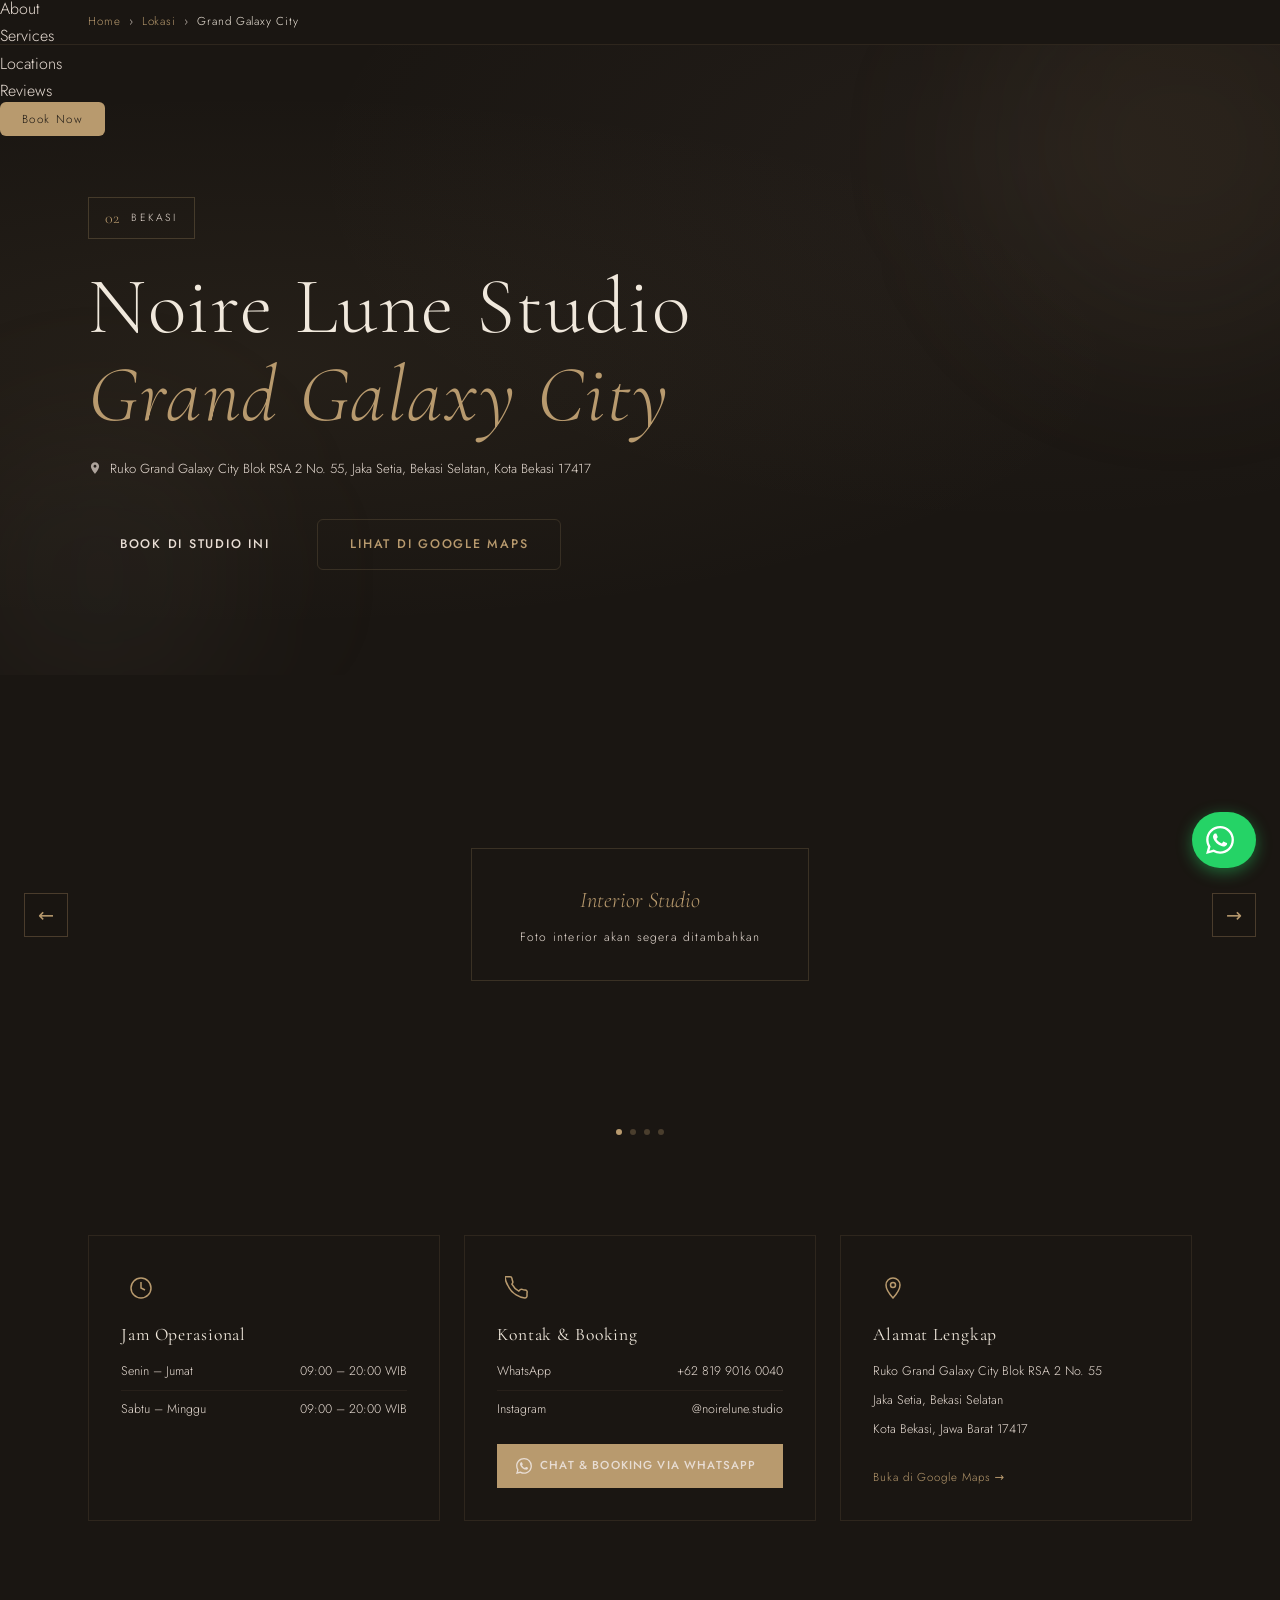
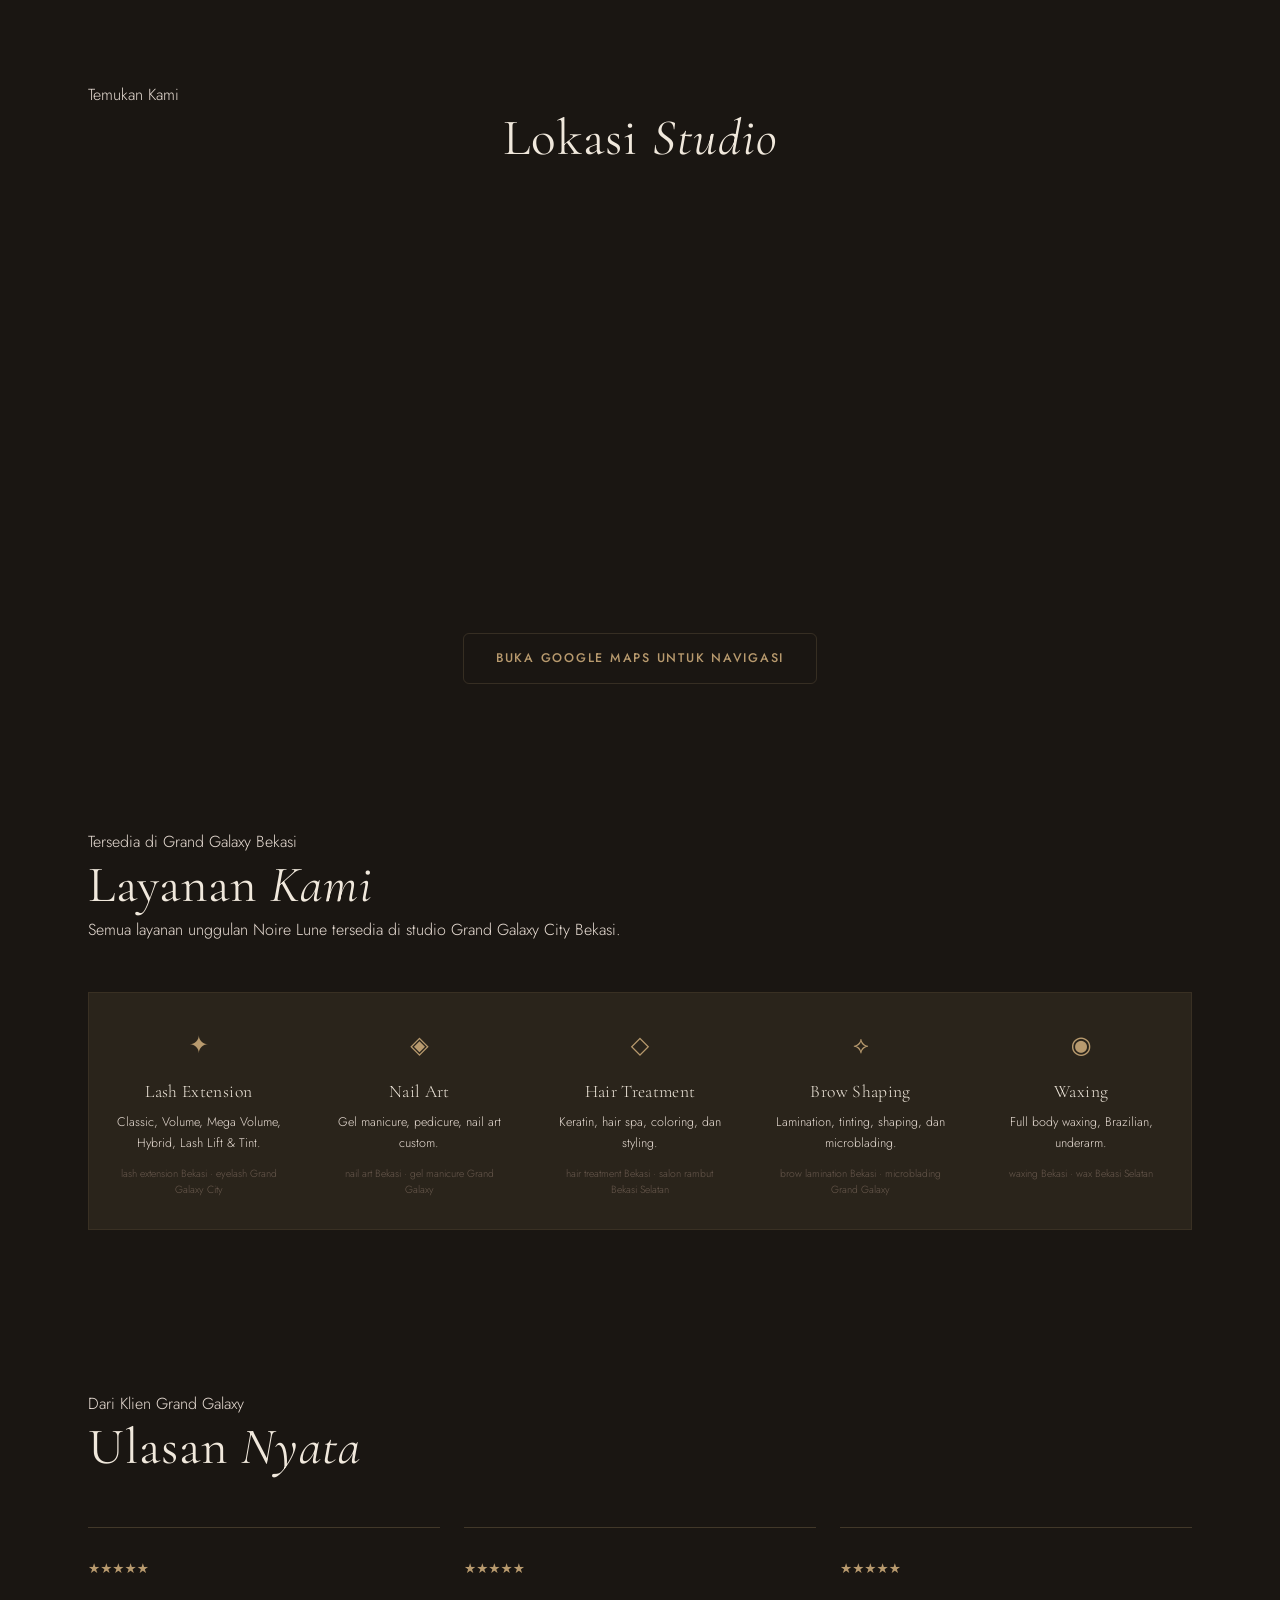
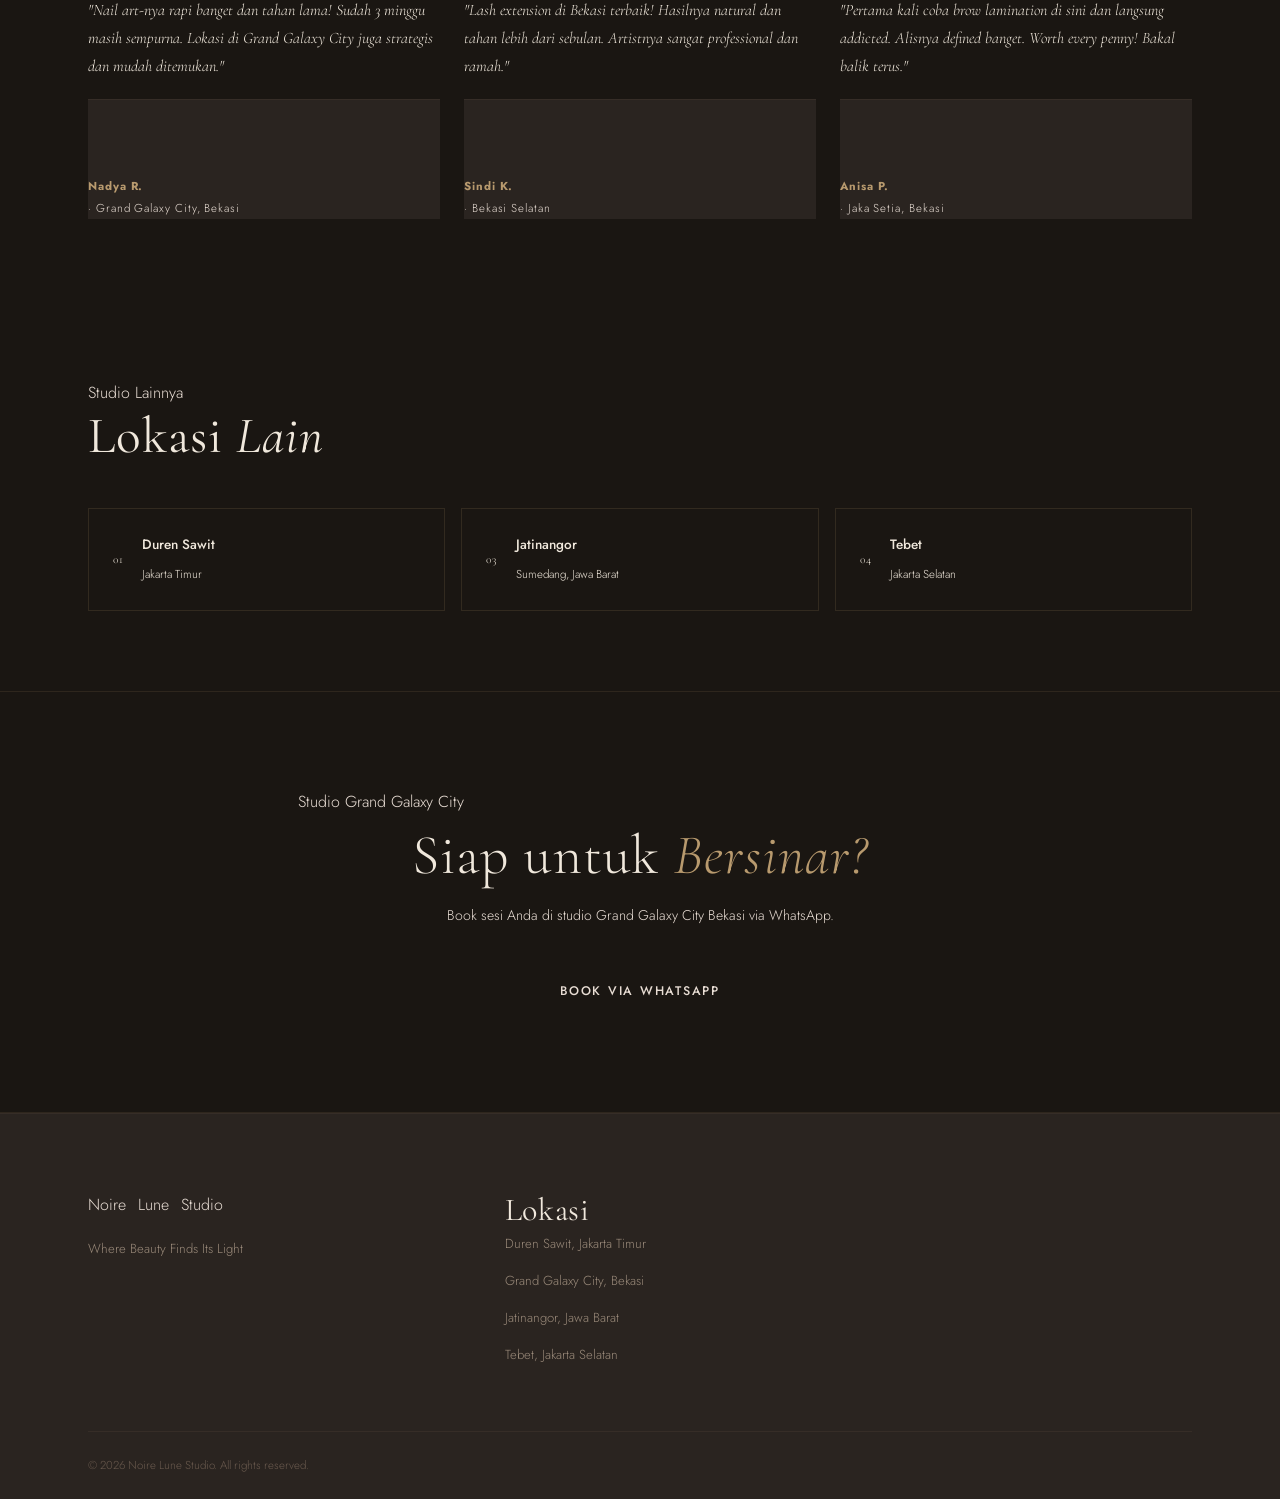
==== commit 695ccf9b: "Add floating WhatsApp button with tracking class" ====
--- a/bekasi.html
+++ b/bekasi.html
@@ -7,6 +7,7 @@
   <meta name="description" content="Noire Lune Studio Grand Galaxy City, Bekasi Selatan. Ruko Grand Galaxy City Blok RSA 2 No. 55, Jaka Setia. Layanan lash extension, nail art, brow lamination & waxing terbaik di Bekasi.">
   <meta name="keywords" content="lash extension Bekasi, nail art Grand Galaxy City, brow lamination Bekasi, salon kecantikan Bekasi Selatan, waxing Bekasi, Noire Lune Studio Bekasi, beauty salon Grand Galaxy, eyelash extension Bekasi">
   <meta name="robots" content="index, follow">
+  <meta name="google-site-verification" content="Cj_XGp-mTF86rwgAuGbTsFyIeXzHEjZ3LZQjFWMq258" />
   <link rel="canonical" href="https://noirelunestudio.com/bekasi.html">
   <meta property="og:type" content="website">
   <meta property="og:url" content="https://noirelunestudio.com/bekasi.html">
@@ -54,8 +55,19 @@
   <link href="https://fonts.googleapis.com/css2?family=Cormorant+Garamond:ital,wght@0,300;0,400;0,500;1,300;1,400&family=Jost:wght@300;400;500&display=swap" rel="stylesheet">
   <link rel="stylesheet" href="style.css">
   <link rel="stylesheet" href="location.css">
+
+  <!-- ===== Google Tag Manager ===== -->
+  <script>(function(w,d,s,l,i){w[l]=w[l]||[];w[l].push({'gtm.start':
+  new Date().getTime(),event:'gtm.js'});/* GTM loads after cookie consent */})(window,document,'script','dataLayer','GTM-WMM8KR5G');</script>
+  <!-- End Google Tag Manager -->
 </head>
 <body>
+<!-- ===== Google Tag Manager (noscript) ===== -->
+<noscript>
+  <iframe src="https://www.googletagmanager.com/ns.html?id=GTM-WMM8KR5G"
+    height="0" width="0" style="display:none;visibility:hidden"></iframe>
+</noscript>
+<!-- End Google Tag Manager (noscript) -->
   <nav class="navbar" id="navbar">
     <div class="nav-container">
       <a href="index.html" class="nav-logo"><span class="logo-noire">Noire</span><span class="logo-lune">Lune</span><span class="logo-studio">Studio</span></a>
@@ -186,5 +198,12 @@
   <footer class="footer"><div class="container"><div class="footer-grid"><div class="footer-brand"><a href="index.html" class="nav-logo footer-logo"><span class="logo-noire">Noire</span><span class="logo-lune">Lune</span><span class="logo-studio">Studio</span></a><p class="footer-tagline">Where Beauty Finds Its Light</p></div><div class="footer-col"><h3 class="footer-heading">Lokasi</h3><ul class="footer-links"><li><a href="duren-sawit.html">Duren Sawit, Jakarta Timur</a></li><li><a href="bekasi.html">Grand Galaxy City, Bekasi</a></li><li><a href="jatinangor.html">Jatinangor, Jawa Barat</a></li><li><a href="tebet.html">Tebet, Jakarta Selatan</a></li></ul></div></div><div class="footer-bottom"><p>© 2026 Noire Lune Studio. All rights reserved.</p></div></div></footer>
   <script src="script.js"></script>
   <script src="location.js"></script>
+
+<!-- WhatsApp Float Button -->
+<a href="https://wa.me/6281990160040?text=Halo%20Noire%20Lune%20Studio%2C%20saya%20ingin%20booking%20treatment." class="wa-float-btn" id="wa-float-btn" target="_blank" rel="noopener noreferrer" aria-label="Chat &amp; Book via WhatsApp">
+  <svg class="wa-icon" xmlns="http://www.w3.org/2000/svg" viewBox="0 0 24 24" fill="white"><path d="M17.472 14.382c-.297-.149-1.758-.867-2.03-.967-.273-.099-.471-.148-.67.15-.197.297-.767.966-.94 1.164-.173.199-.347.223-.644.075-.297-.15-1.255-.463-2.39-1.475-.883-.788-1.48-1.761-1.653-2.059-.173-.297-.018-.458.13-.606.134-.133.298-.347.446-.52.149-.174.198-.298.298-.497.099-.198.05-.371-.025-.52-.075-.149-.669-1.612-.916-2.207-.242-.579-.487-.5-.669-.51-.173-.008-.371-.01-.57-.01-.198 0-.52.074-.792.372-.272.297-1.04 1.016-1.04 2.479 0 1.462 1.065 2.875 1.213 3.074.149.198 2.096 3.2 5.077 4.487.709.306 1.262.489 1.694.625.712.227 1.36.195 1.871.118.571-.085 1.758-.719 2.006-1.413.248-.694.248-1.289.173-1.413-.074-.124-.272-.198-.57-.347m-5.421 7.403h-.004a9.87 9.87 0 01-5.031-1.378l-.361-.214-3.741.982.998-3.648-.235-.374a9.86 9.86 0 01-1.51-5.26c.001-5.45 4.436-9.884 9.888-9.884 2.64 0 5.122 1.03 6.988 2.898a9.825 9.825 0 012.893 6.994c-.003 5.45-4.437 9.884-9.885 9.884m8.413-18.297A11.815 11.815 0 0012.05 0C5.495 0 .16 5.335.157 11.892c0 2.096.547 4.142 1.588 5.945L.057 24l6.305-1.654a11.882 11.882 0 005.683 1.448h.005c6.554 0 11.89-5.335 11.893-11.893a11.821 11.821 0 00-3.48-8.413z"/></svg>
+  <span class="wa-label">Book Now</span>
+  <span class="wa-tooltip">Chat &amp; Book via WhatsApp</span>
+</a>
 </body>
 </html>
--- a/style.css
+++ b/style.css
@@ -1286,3 +1286,94 @@
 @media (max-width: 400px) {
   .services-grid { grid-template-columns: 1fr; }
 }
+
+/* ── WhatsApp Float Button ── */
+.wa-float-btn {
+  position: fixed;
+  bottom: 32px;
+  right: 24px;
+  z-index: 9999;
+  display: flex;
+  align-items: center;
+  gap: 8px;
+  background: #25D366;
+  color: #fff;
+  text-decoration: none;
+  border-radius: 50px;
+  padding: 14px;
+  box-shadow: 0 4px 16px rgba(37, 211, 102, 0.45);
+  transition: padding 0.3s ease, box-shadow 0.3s ease, background 0.2s ease;
+  overflow: hidden;
+  white-space: nowrap;
+  animation: wa-pulse 2.5s ease-in-out infinite;
+}
+
+.wa-float-btn:hover {
+  background: #1ebe5d;
+  padding: 14px 20px;
+  box-shadow: 0 6px 24px rgba(37, 211, 102, 0.6);
+  animation: none;
+}
+
+.wa-icon {
+  flex-shrink: 0;
+  width: 28px;
+  height: 28px;
+  display: block;
+}
+
+.wa-label {
+  font-size: 0.9rem;
+  font-weight: 600;
+  letter-spacing: 0.02em;
+  max-width: 0;
+  overflow: hidden;
+  opacity: 0;
+  transition: max-width 0.35s ease, opacity 0.25s ease;
+}
+
+.wa-float-btn:hover .wa-label {
+  max-width: 80px;
+  opacity: 1;
+}
+
+.wa-tooltip {
+  position: absolute;
+  bottom: calc(100% + 10px);
+  right: 0;
+  background: rgba(0, 0, 0, 0.75);
+  color: #fff;
+  font-size: 0.75rem;
+  padding: 5px 10px;
+  border-radius: 6px;
+  white-space: nowrap;
+  pointer-events: none;
+  opacity: 0;
+  transform: translateY(4px);
+  transition: opacity 0.2s ease, transform 0.2s ease;
+}
+
+.wa-float-btn:hover .wa-tooltip {
+  opacity: 1;
+  transform: translateY(0);
+}
+
+@keyframes wa-pulse {
+  0%, 100% { box-shadow: 0 4px 16px rgba(37, 211, 102, 0.45); }
+  50% { box-shadow: 0 4px 28px rgba(37, 211, 102, 0.8), 0 0 0 8px rgba(37, 211, 102, 0.12); }
+}
+
+@media (max-width: 768px) {
+  .wa-float-btn,
+  .wa-float-btn:hover {
+    padding: 12px;
+  }
+  .wa-icon {
+    width: 24px;
+    height: 24px;
+  }
+  .wa-float-btn:hover .wa-label {
+    max-width: 0;
+    opacity: 0;
+  }
+}
